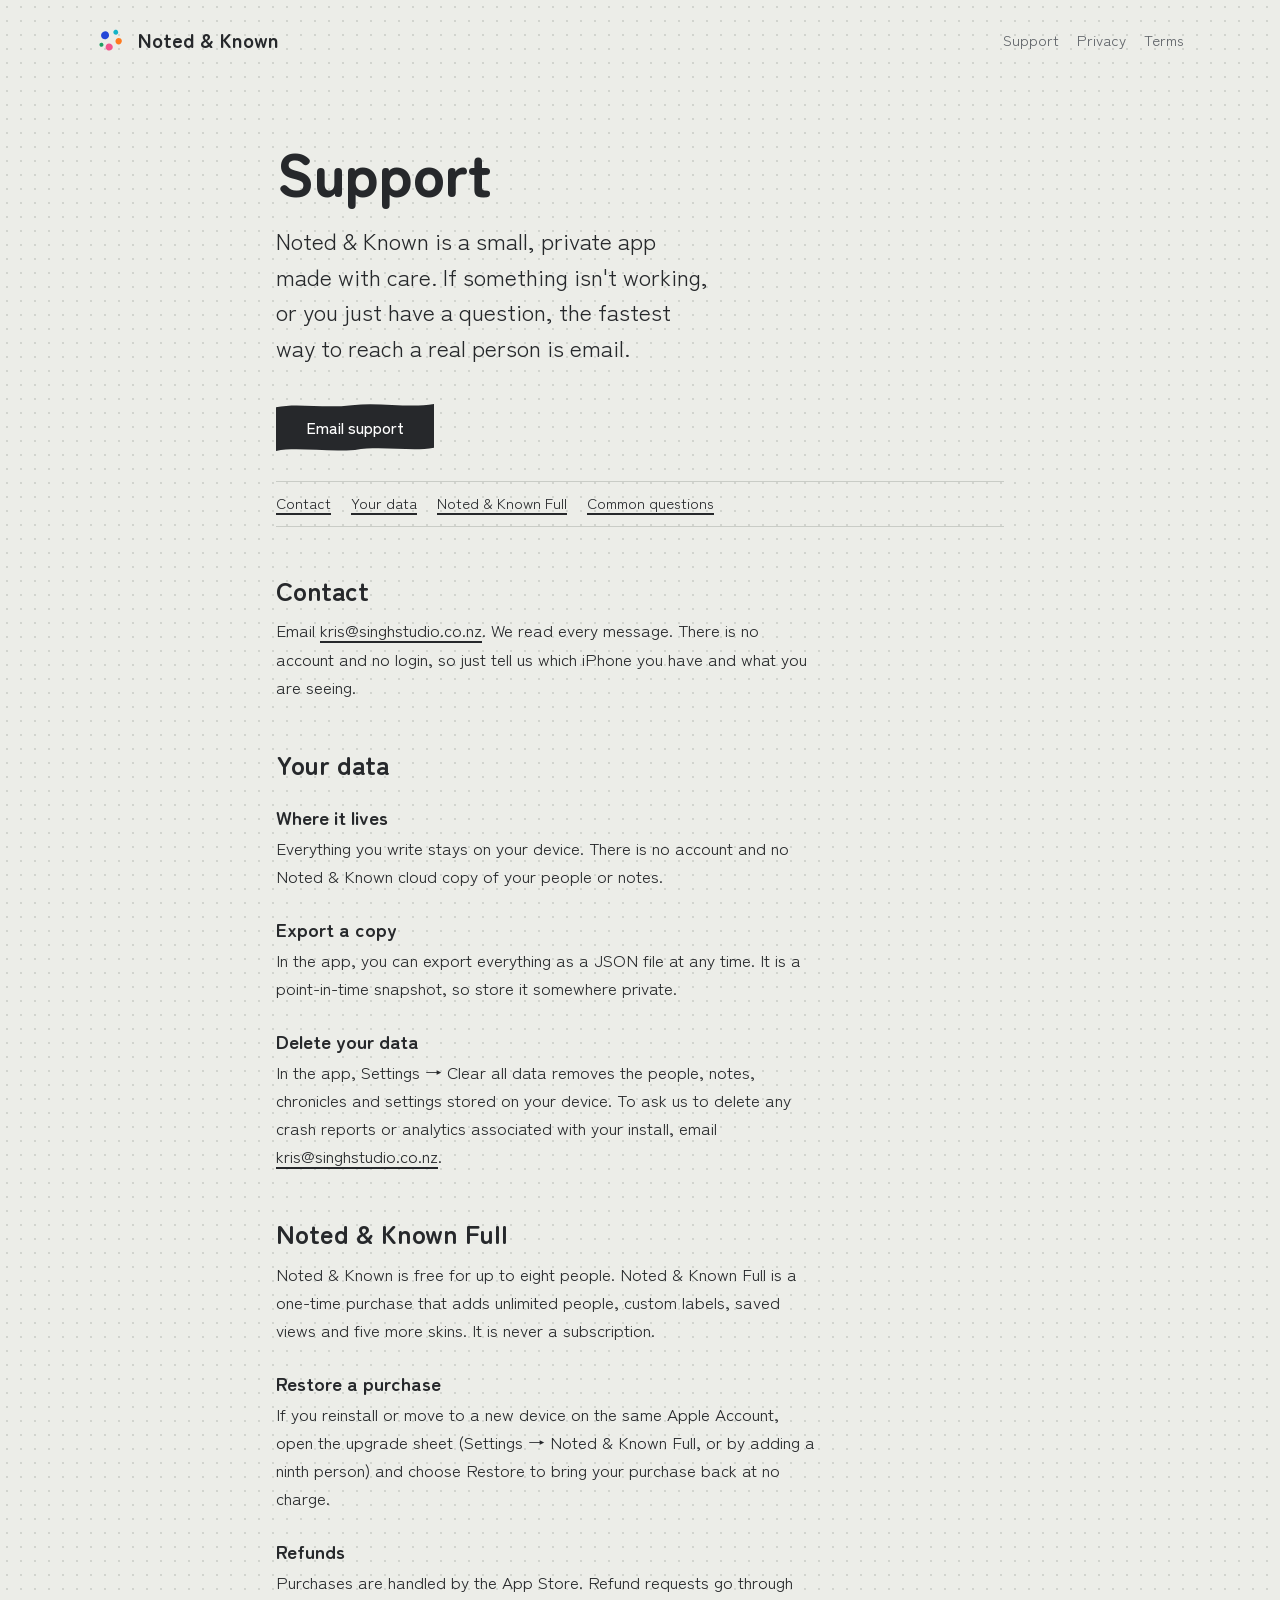
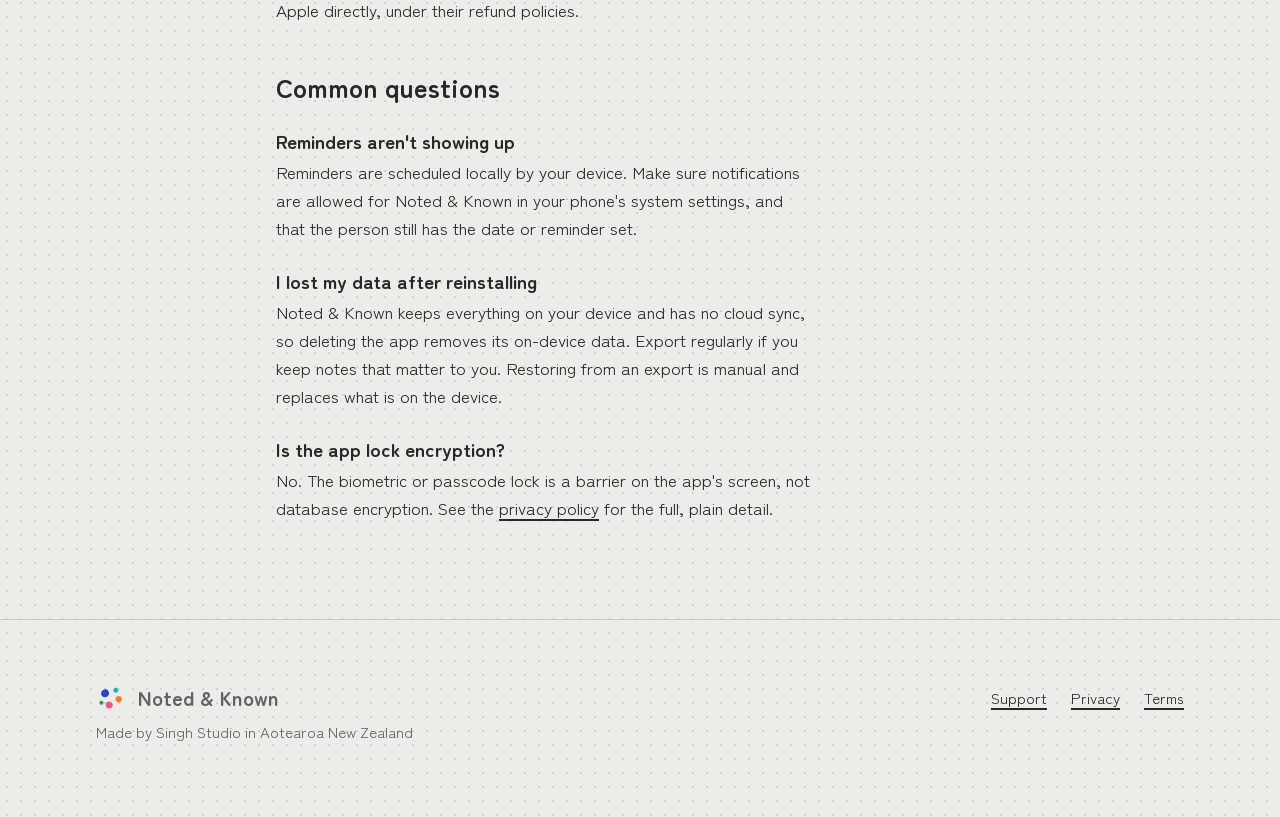
==== support.html @ 76da11a2 "Publish the Noted & Known website Rebuilt in the app's new design, with the new name, screens and po" ====
<!doctype html>
<html lang="en-NZ">
<head>
  <meta charset="utf-8">
  <meta name="viewport" content="width=device-width, initial-scale=1">
  <title>Support | Noted &amp; Known</title>
  <meta name="description" content="Help with Noted &amp; Known: contact, your data, Noted &amp; Known Full and common questions.">
  <link rel="canonical" href="https://notedandknown.app/support.html">
  <meta property="og:type" content="website">
  <meta property="og:site_name" content="Noted &amp; Known">
  <meta property="og:title" content="Support | Noted &amp; Known">
  <meta property="og:description" content="Help with Noted &amp; Known: contact, your data, Noted &amp; Known Full and common questions.">
  <meta property="og:url" content="https://notedandknown.app/support.html">
  <meta property="og:image" content="https://notedandknown.app/assets/og-image.png">
  <meta property="og:image:width" content="1200">
  <meta property="og:image:height" content="630">
  <meta property="og:image:alt" content="The Noted and Known logo and a phone showing the Home screen.">
  <meta name="theme-color" content="#ECEDE8">
  <link rel="icon" type="image/png" href="assets/favicon.png">
  <link rel="apple-touch-icon" href="assets/apple-touch-icon.png">
  <link rel="stylesheet" href="styles.css">
  <script>document.documentElement.className += ' js';</script>
</head>
<body>
<a class="skip" href="#main">Skip to the content</a>
<header class="top">
  <div class="in">
    <a class="brand" href="./"><img src="assets/cut/logo.svg" alt="" width="30" height="30">Noted &amp; Known</a>
    <nav aria-label="Main">
      <a href="support.html">Support</a>
      <a href="docs/privacy.html">Privacy</a>
      <a href="docs/terms.html">Terms</a>
    </nav>
  </div>
</header>
<main id="main" class="doc">
  <div class="in">
    <h1>Support</h1>
    <p class="lede">Noted &amp; Known is a small, private app made with care. If something isn't working, or you just have a question, the fastest way to reach a real person is email.</p>
    <p><a class="btn" href="mailto:kris@singhstudio.co.nz">Email support</a></p>
    <ul class="toc">
      <li><a href="#contact">Contact</a></li>
      <li><a href="#data">Your data</a></li>
      <li><a href="#full">Noted &amp; Known Full</a></li>
      <li><a href="#questions">Common questions</a></li>
    </ul>

    <h2 id="contact">Contact</h2>
    <p>Email <a href="mailto:kris@singhstudio.co.nz">kris@singhstudio.co.nz</a>. We read every message. There is no account and no login, so just tell us which iPhone you have and what you are seeing.</p>

    <h2 id="data">Your data</h2>
    <h3>Where it lives</h3>
    <p>Everything you write stays on your device. There is no account and no Noted &amp; Known cloud copy of your people or notes.</p>
    <h3>Export a copy</h3>
    <p>In the app, you can export everything as a JSON file at any time. It is a point-in-time snapshot, so store it somewhere private.</p>
    <h3>Delete your data</h3>
    <p>In the app, Settings &rarr; Clear all data removes the people, notes, chronicles and settings stored on your device. To ask us to delete any crash reports or analytics associated with your install, email <a href="mailto:kris@singhstudio.co.nz">kris@singhstudio.co.nz</a>.</p>

    <h2 id="full">Noted &amp; Known Full</h2>
    <p>Noted &amp; Known is free for up to eight people. Noted &amp; Known Full is a one-time purchase that adds unlimited people, custom labels, saved views and five more skins. It is never a subscription.</p>
    <h3>Restore a purchase</h3>
    <p>If you reinstall or move to a new device on the same Apple Account, open the upgrade sheet (Settings &rarr; Noted &amp; Known Full, or by adding a ninth person) and choose Restore to bring your purchase back at no charge.</p>
    <h3>Refunds</h3>
    <p>Purchases are handled by the App Store. Refund requests go through Apple directly, under their refund policies.</p>

    <h2 id="questions">Common questions</h2>
    <h3>Reminders aren't showing up</h3>
    <p>Reminders are scheduled locally by your device. Make sure notifications are allowed for Noted &amp; Known in your phone's system settings, and that the person still has the date or reminder set.</p>
    <h3>I lost my data after reinstalling</h3>
    <p>Noted &amp; Known keeps everything on your device and has no cloud sync, so deleting the app removes its on-device data. Export regularly if you keep notes that matter to you. Restoring from an export is manual and replaces what is on the device.</p>
    <h3>Is the app lock encryption?</h3>
    <p>No. The biometric or passcode lock is a barrier on the app's screen, not database encryption. See the <a href="docs/privacy.html">privacy policy</a> for the full, plain detail.</p>

  </div>
</main>
<footer class="foot">
  <div class="in">
    <div>
      <p><a class="brand" href="./"><img src="assets/cut/logo.svg" alt="" width="30" height="30">Noted &amp; Known</a></p>
      <p>Made by Singh Studio in Aotearoa New Zealand</p>
    </div>
    <nav aria-label="Footer">
      <a href="support.html">Support</a>
      <a href="docs/privacy.html">Privacy</a>
      <a href="docs/terms.html">Terms</a>
    </nav>
  </div>
</footer>
<script src="script.js" defer></script>
</body>
</html>
---- styles.css ----
/* Noted & Known site. Colours are the Graph Paper skin from the app (src/styles/theme.ts).
   Highlight means look here. Ink fill means pressable. The five kind colours are used
   only for the five kinds of note and the logo. No gradients, no shadows. */

@font-face { font-family: "Zen Maru Gothic"; font-weight: 700; font-display: swap; src: url("assets/fonts/ZenMaruGothic-Bold.woff2") format("woff2"); }
@font-face { font-family: "Zen Maru Gothic"; font-weight: 900; font-display: swap; src: url("assets/fonts/ZenMaruGothic-Black.woff2") format("woff2"); }
@font-face { font-family: "Zen Kaku Gothic New"; font-weight: 400; font-display: swap; src: url("assets/fonts/ZenKakuGothicNew-Regular.woff2") format("woff2"); }
@font-face { font-family: "Zen Kaku Gothic New"; font-weight: 500; font-display: swap; src: url("assets/fonts/ZenKakuGothicNew-Medium.woff2") format("woff2"); }

:root {
  --bg: #ECEDE8;
  --paper: #FFFFFF;
  --ink: #26282B;
  --mid: #5F6368;
  --rule: #C9CCC6;
  --hi: #FFC91F;
  --obs: #2447D8;
  --int: #12B3C7;
  --gift: #F2558C;
  --mom: #FF7A1F;
  --sup: #1E9E62;
  --display: "Zen Maru Gothic", "Hiragino Maru Gothic ProN", system-ui, sans-serif;
  --text: "Zen Kaku Gothic New", "Hiragino Sans", system-ui, -apple-system, "Segoe UI", sans-serif;
  --gutter: 16px;
}

* { box-sizing: border-box; }
html { scroll-behavior: smooth; -webkit-text-size-adjust: 100%; }
body {
  margin: 0;
  background-color: var(--bg);
  background-image: radial-gradient(circle, rgba(201, 204, 198, 0.75) 1px, transparent 1.4px);
  background-size: 14px 14px;
  color: var(--ink);
  font-family: var(--text);
  font-size: 17px;
  line-height: 1.65;
  overflow-x: hidden;
}
img { max-width: 100%; height: auto; display: block; }
a { color: inherit; text-decoration-thickness: 2px; text-underline-offset: 4px; }
a:hover { text-decoration-color: var(--hi); }
:focus-visible { outline: 3px solid var(--ink); outline-offset: 3px; }
.skip { position: absolute; left: var(--gutter); top: -60px; background: var(--ink); color: #fff; padding: 10px 16px; z-index: 10; }
.skip:focus { top: 8px; }

.in { max-width: 1120px; margin-inline: auto; padding-inline: max(var(--gutter), env(safe-area-inset-left)) max(var(--gutter), env(safe-area-inset-right)); }
section { padding-block: 72px; }
section + section { border-top: 1px solid var(--rule); }

h1, h2, h3 { font-family: var(--display); font-weight: 700; line-height: 1.15; margin: 0; }
h1 { font-size: clamp(44px, 9vw, 84px); font-weight: 900; }
h2 { font-size: clamp(30px, 5vw, 46px); max-width: 18ch; }
h3 { font-size: 21px; }
p { margin: 0 0 1em; max-width: 60ch; }
.eyebrow { font-size: 14px; font-weight: 500; color: var(--mid); margin: 0 0 14px; }
.lede { font-size: clamp(19px, 2.6vw, 23px); line-height: 1.55; max-width: 36ch; }

/* highlight strip: cut paper behind a short phrase. It wipes in at 8 frames a second. */
.hl { position: relative; z-index: 0; display: inline-block; padding: 0 0.2em; margin: 0 -0.2em; }
.hl::before { content: ""; position: absolute; inset: 0.06em 0 -0.02em; z-index: -1; background: url("assets/cut/strip.svg") 0 0 / 100% 100% no-repeat; }
.js .hl::before { clip-path: inset(0 100% 0 0); }
.js .hl.is-in::before { animation: wipe 1s steps(8, end) forwards; }
@keyframes wipe { to { clip-path: inset(0 0 0 0); } }

/* ink fill = pressable */
.btn { position: relative; z-index: 0; display: inline-flex; align-items: center; justify-content: center; min-height: 52px; padding: 0 30px; color: #fff; font: 500 16px/1 var(--text); text-decoration: none; }
.btn::before { content: ""; position: absolute; inset: 0; z-index: -1; background: url("assets/cut/ink.svg") 0 0 / 100% 100% no-repeat; }

/* header */
.top { padding-block: 18px; }
.top .in { display: flex; align-items: center; justify-content: space-between; gap: 12px; flex-wrap: wrap; }
.brand { display: inline-flex; align-items: center; gap: 12px; font: 700 20px/1 var(--display); text-decoration: none; min-height: 44px; }
.brand img { width: 30px; height: 30px; }
.top nav { display: flex; gap: 4px 18px; flex-wrap: wrap; font-size: 15px; }
.top nav a { display: inline-flex; align-items: center; min-height: 44px; color: var(--mid); text-decoration: none; }
.top nav a:hover { color: var(--ink); text-decoration: underline; text-decoration-color: var(--hi); }
@media (max-width: 560px) { .top nav a:nth-child(n+3) { display: none; } }

/* phone frame: the screen shown whole, at real proportions */
.phone { margin: 0; width: 100%; max-width: 300px; border: 2px solid var(--ink); border-radius: 14% / 6.5%; overflow: hidden; background: var(--bg); }
.phone img { width: 100%; }

/* hero */
.hero { padding-block: 40px 80px; }
.hero .in { display: grid; gap: 40px; align-items: center; }
.hero .mark { width: 96px; height: 96px; margin-bottom: 20px; }
.hero h1 { margin-bottom: 24px; }
.hero .phone { justify-self: center; }
.store { margin: 28px 0 0; font-weight: 500; }
.store::before { content: ""; display: inline-block; width: 12px; height: 12px; margin-right: 10px; background: var(--hi); border-radius: 40% 60% 50% 50%; }
.hero-note { font-size: 15px; color: var(--mid); margin-top: 8px; }
@media (min-width: 860px) { .hero .in { grid-template-columns: 1.15fr 0.85fr; gap: 64px; } .hero .phone { max-width: 330px; } }
.js .mark { animation: recut 1s step-end 3; }
@keyframes recut {
  0% { transform: rotate(0) translate(0, 0); } 12.5% { transform: rotate(-4deg) translate(1px, -1px); }
  25% { transform: rotate(3deg) translate(-1px, 1px); } 37.5% { transform: rotate(-2deg) translate(1px, 1px); }
  50% { transform: rotate(5deg) translate(0, -1px); } 62.5% { transform: rotate(-3deg) translate(-1px, 0); }
  75% { transform: rotate(2deg) translate(1px, 1px); } 87.5% { transform: rotate(-1deg) translate(0, 1px); }
}

/* why */
.why .in { display: grid; gap: 40px; }
@media (min-width: 860px) { .why .in { grid-template-columns: 1fr 1fr; gap: 64px; } }
.slips { list-style: none; margin: 0; padding: 0; }
.slips li { display: grid; grid-template-columns: 22px 1fr; gap: 14px; padding: 18px 0; border-bottom: 1px solid var(--rule); }
.slips li:first-child { border-top: 1px solid var(--rule); }
.slips svg { width: 22px; height: 22px; margin-top: 6px; }
.slips strong { display: block; font: 700 19px/1.3 var(--display); }
.slips span { color: var(--mid); }

/* five kinds */
.kinds ul { list-style: none; margin: 40px 0 0; padding: 0; display: grid; gap: 18px; grid-template-columns: 1fr; }
@media (min-width: 640px) { .kinds ul { grid-template-columns: repeat(2, 1fr); } }
@media (min-width: 1000px) { .kinds ul { grid-template-columns: repeat(5, 1fr); gap: 14px; } }
.kind { transform: rotate(var(--r, 0deg)); position: relative; z-index: 0; padding: 34px 24px 30px; color: var(--on); display: flex; flex-direction: column; gap: 10px; min-height: 240px; }
.kind > svg { position: absolute; inset: 0; width: 100%; height: 100%; z-index: -1; }
.kind > svg path { fill: var(--k); }
.kind b { font: 700 22px/1.2 var(--display); }
.kind small { font-size: 14px; line-height: 1.4; font-weight: 500; }
.kind q { quotes: "\201C" "\201D"; font-size: 16px; line-height: 1.5; margin-top: auto; }
.js .kind { opacity: 0; }
.js .kind.is-in { animation: place 0.5s steps(4, end) forwards; animation-delay: calc(var(--i) * 125ms); }
@keyframes place { from { opacity: 0; transform: rotate(-4deg) translateY(8px); } to { opacity: 1; transform: rotate(var(--r, 0deg)); } }

/* how it works */
.how ol { list-style: none; margin: 48px 0 0; padding: 0; display: grid; gap: 40px 20px; grid-template-columns: repeat(2, 1fr); }
@media (min-width: 900px) { .how ol { grid-template-columns: repeat(4, 1fr); gap: 32px; } }
.how li { display: flex; flex-direction: column; gap: 16px; }
.how .phone { max-width: 260px; }
.how h3 { font-size: 19px; }
.how p { font-size: 15px; color: var(--mid); margin: 6px 0 0; }
.num { font: 500 14px/1 var(--text); color: var(--mid); }
@media (max-width: 420px) { .how .phone { max-width: none; } .how h3 { font-size: 17px; } }

/* skins */
.skins ul { list-style: none; margin: 44px 0 0; padding: 0; display: grid; gap: 28px 14px; grid-template-columns: repeat(3, 1fr); }
@media (min-width: 900px) { .skins ul { grid-template-columns: repeat(6, 1fr); } }
.skins figure { margin: 0; }
.skins .phone { max-width: none; }
.skins figcaption { margin-top: 12px; font-weight: 500; font-size: 15px; line-height: 1.35; }
.skins figcaption span { display: block; font-weight: 400; font-size: 13px; color: var(--mid); }

/* privacy */
.privacy .in { display: grid; gap: 48px; }
@media (min-width: 900px) { .privacy .in { grid-template-columns: 1.3fr 0.7fr; gap: 72px; align-items: start; } }
.privacy ul { list-style: none; padding: 0; margin: 28px 0 0; }
.privacy li { padding: 14px 0; border-bottom: 1px solid var(--rule); max-width: 62ch; }
.privacy li:first-child { border-top: 1px solid var(--rule); }
.privacy h3 { font-size: 21px; margin-top: 44px; }
.privacy .phone { max-width: 300px; }
@media (min-width: 900px) { .privacy .phone { position: sticky; top: 24px; } }

/* price */
.price .cols { display: grid; gap: 22px; margin-top: 40px; }
@media (min-width: 760px) { .price .cols { grid-template-columns: 1fr 1fr; } }
.tier { background: var(--paper); border: 2px solid var(--ink); border-radius: 10px 4px 12px 5px; padding: 28px 26px; }
.tier h3 { margin-bottom: 8px; }
.tier ul { margin: 14px 0 0; padding-left: 20px; }
.tier li { margin-bottom: 6px; }
.tier p:last-child { margin-bottom: 0; }

/* faq */
.faq details { border-bottom: 1px solid var(--rule); max-width: 760px; }
.faq details:first-of-type { border-top: 1px solid var(--rule); margin-top: 36px; }
.faq summary { cursor: pointer; list-style: none; min-height: 56px; display: flex; align-items: center; justify-content: space-between; gap: 16px; padding: 10px 0; font: 700 19px/1.3 var(--display); }
.faq summary::-webkit-details-marker { display: none; }
.faq summary::after { content: "+"; font: 500 26px/1 var(--text); flex: none; width: 28px; text-align: center; }
.faq details[open] summary::after { content: "\2212"; }
.faq details p { padding-bottom: 18px; margin: 0; max-width: 62ch; }

/* footer */
.foot { padding-block: 56px 72px; border-top: 1px solid var(--rule); font-size: 15px; }
.foot .in { display: flex; flex-wrap: wrap; gap: 24px 40px; align-items: flex-start; justify-content: space-between; }
.foot nav { display: flex; gap: 4px 24px; flex-wrap: wrap; }
.foot nav a { display: inline-flex; min-height: 44px; align-items: center; }
.foot p { margin: 0; color: var(--mid); }

/* document pages: support, privacy, terms */
.doc { padding-block: 56px 80px; }
.doc .in { max-width: 760px; }
.doc h1 { font-size: clamp(38px, 7vw, 60px); margin-bottom: 18px; }
.doc h2 { font-size: 26px; max-width: none; margin: 48px 0 12px; }
.doc h3 { font-size: 19px; margin: 28px 0 6px; }
.doc ul { padding-left: 22px; }
.doc li { margin-bottom: 6px; max-width: 60ch; }
.doc .updated { font-size: 14px; color: var(--mid); margin-bottom: 8px; }
.doc .toc { display: flex; flex-wrap: wrap; gap: 0 20px; margin: 28px 0 0; padding: 0; list-style: none; border-block: 1px solid var(--rule); }
.doc .toc a { display: inline-flex; min-height: 44px; align-items: center; font-size: 15px; }
.doc .toc li { margin: 0; }
.doc .btn { margin-top: 12px; }

html.static .hl::before { clip-path: none !important; animation: none !important; }
html.static .kind { opacity: 1 !important; animation: none !important; }
html.static .mark { animation: none; }

@media (prefers-reduced-motion: reduce) {
  html { scroll-behavior: auto; }
  .js .hl::before { clip-path: none; animation: none !important; }
  .js .kind { opacity: 1; animation: none !important; }
  .js .mark { animation: none; }
}

.doc section { padding-block: 0; border-top: 0; }
.doc section + section { border-top: 0; }
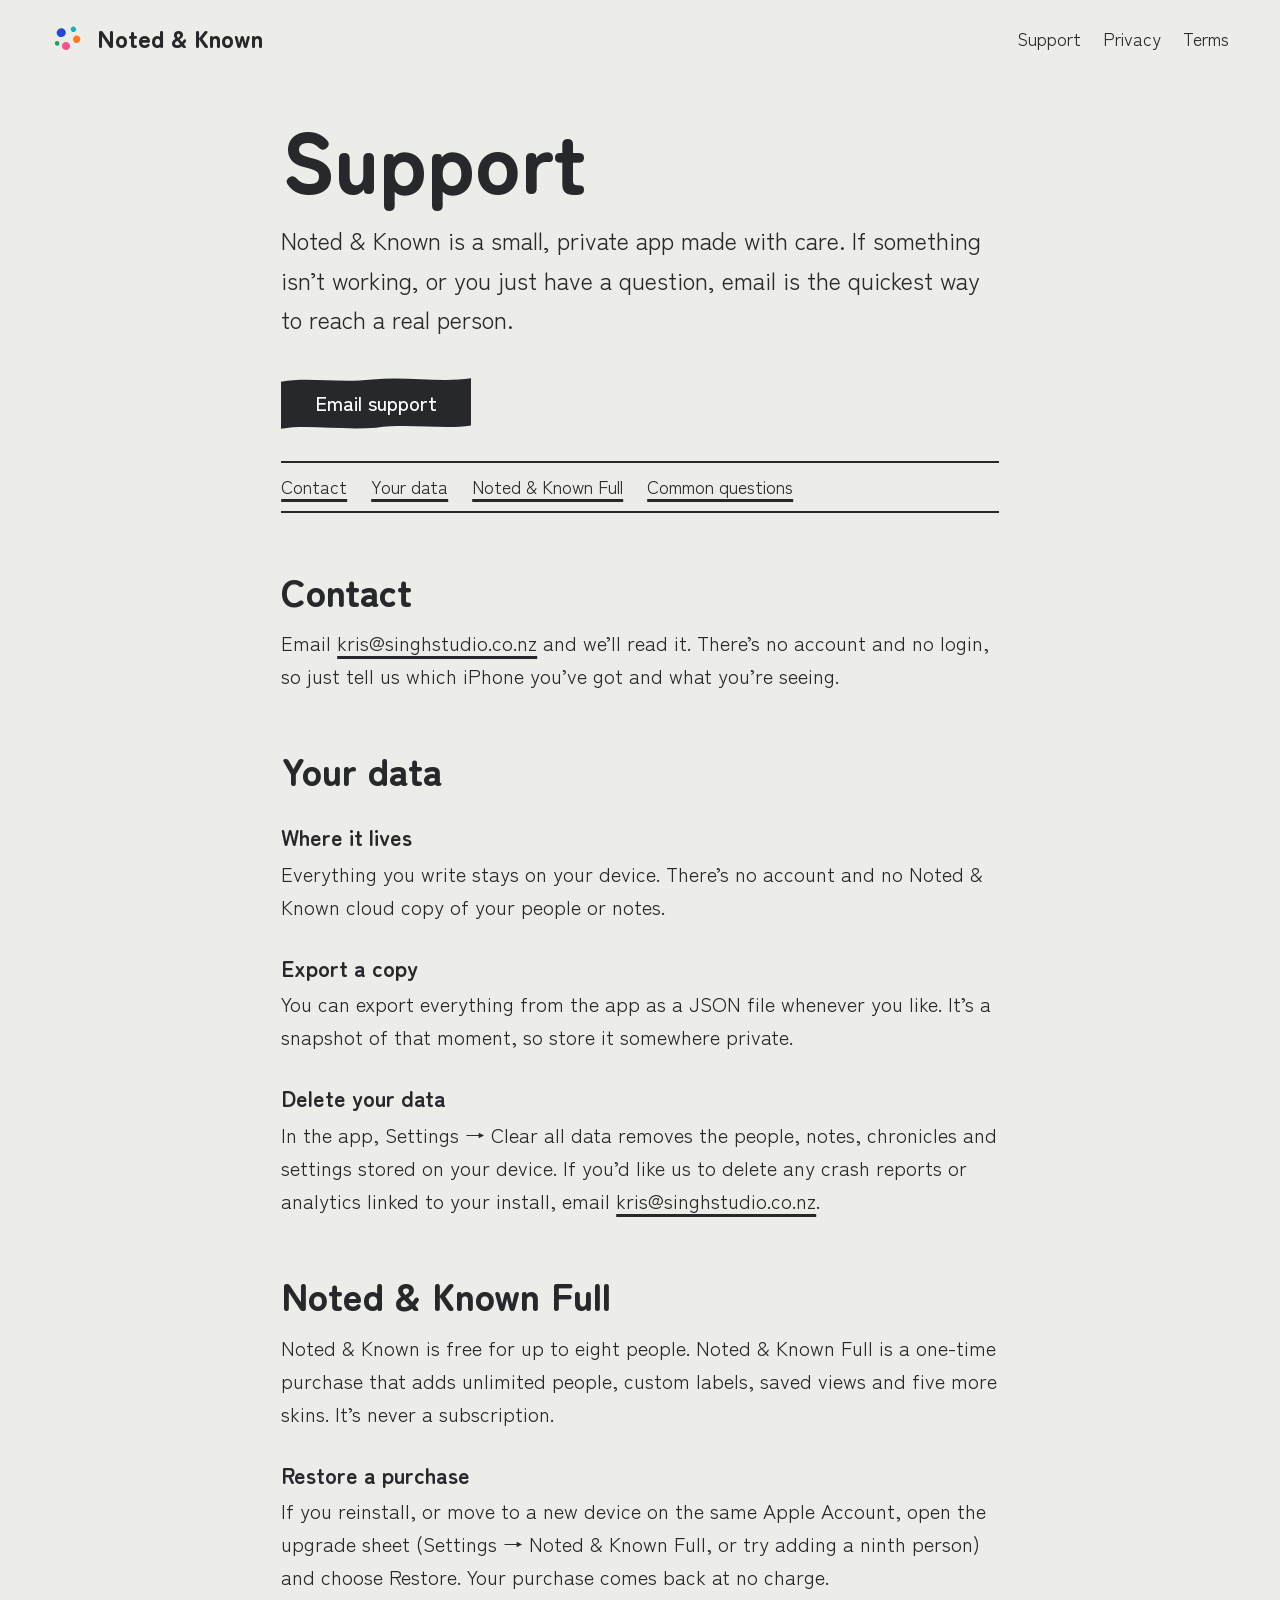
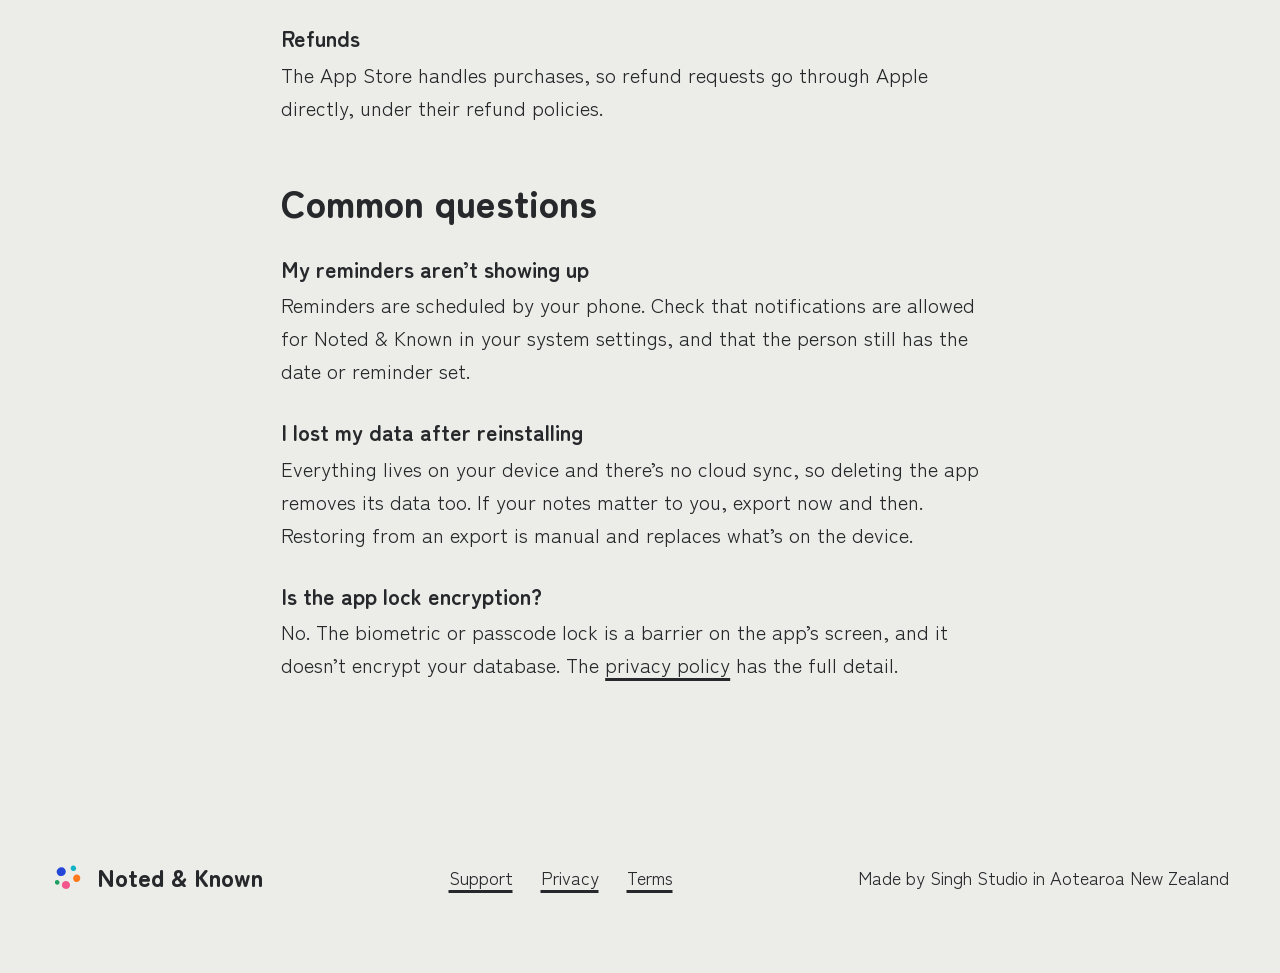
==== commit f68d926a: "Redesign the site with big colour, paper motion and warmer copy Co-Authored-By: Claude Opus 5.5 <nor" ====
--- a/support.html
+++ b/support.html
@@ -4,12 +4,12 @@
   <meta charset="utf-8">
   <meta name="viewport" content="width=device-width, initial-scale=1">
   <title>Support | Noted &amp; Known</title>
-  <meta name="description" content="Help with Noted &amp; Known: contact, your data, Noted &amp; Known Full and common questions.">
+  <meta name="description" content="Help with Noted &amp; Known: how to get in touch, what happens to your data, Noted &amp; Known Full and common questions.">
   <link rel="canonical" href="https://notedandknown.app/support.html">
   <meta property="og:type" content="website">
   <meta property="og:site_name" content="Noted &amp; Known">
   <meta property="og:title" content="Support | Noted &amp; Known">
-  <meta property="og:description" content="Help with Noted &amp; Known: contact, your data, Noted &amp; Known Full and common questions.">
+  <meta property="og:description" content="Help with Noted &amp; Known: how to get in touch, what happens to your data, Noted &amp; Known Full and common questions.">
   <meta property="og:url" content="https://notedandknown.app/support.html">
   <meta property="og:image" content="https://notedandknown.app/assets/og-image.png">
   <meta property="og:image:width" content="1200">
@@ -19,13 +19,12 @@
   <link rel="icon" type="image/png" href="assets/favicon.png">
   <link rel="apple-touch-icon" href="assets/apple-touch-icon.png">
   <link rel="stylesheet" href="styles.css">
-  <script>document.documentElement.className += ' js';</script>
 </head>
 <body>
 <a class="skip" href="#main">Skip to the content</a>
 <header class="top">
   <div class="in">
-    <a class="brand" href="./"><img src="assets/cut/logo.svg" alt="" width="30" height="30">Noted &amp; Known</a>
+    <a class="brand" href="./"><img src="assets/cut/logo.svg" alt="" width="34" height="34">Noted &amp; Known</a>
     <nav aria-label="Main">
       <a href="support.html">Support</a>
       <a href="docs/privacy.html">Privacy</a>
@@ -36,7 +35,7 @@
 <main id="main" class="doc">
   <div class="in">
     <h1>Support</h1>
-    <p class="lede">Noted &amp; Known is a small, private app made with care. If something isn't working, or you just have a question, the fastest way to reach a real person is email.</p>
+    <p class="lede">Noted &amp; Known is a small, private app made with care. If something isn’t working, or you just have a question, email is the quickest way to reach a real person.</p>
     <p><a class="btn" href="mailto:kris@singhstudio.co.nz">Email support</a></p>
     <ul class="toc">
       <li><a href="#contact">Contact</a></li>
@@ -46,46 +45,42 @@
     </ul>
 
     <h2 id="contact">Contact</h2>
-    <p>Email <a href="mailto:kris@singhstudio.co.nz">kris@singhstudio.co.nz</a>. We read every message. There is no account and no login, so just tell us which iPhone you have and what you are seeing.</p>
+    <p>Email <a href="mailto:kris@singhstudio.co.nz">kris@singhstudio.co.nz</a> and we’ll read it. There’s no account and no login, so just tell us which iPhone you’ve got and what you’re seeing.</p>
 
     <h2 id="data">Your data</h2>
     <h3>Where it lives</h3>
-    <p>Everything you write stays on your device. There is no account and no Noted &amp; Known cloud copy of your people or notes.</p>
+    <p>Everything you write stays on your device. There’s no account and no Noted &amp; Known cloud copy of your people or notes.</p>
     <h3>Export a copy</h3>
-    <p>In the app, you can export everything as a JSON file at any time. It is a point-in-time snapshot, so store it somewhere private.</p>
+    <p>You can export everything from the app as a JSON file whenever you like. It’s a snapshot of that moment, so store it somewhere private.</p>
     <h3>Delete your data</h3>
-    <p>In the app, Settings &rarr; Clear all data removes the people, notes, chronicles and settings stored on your device. To ask us to delete any crash reports or analytics associated with your install, email <a href="mailto:kris@singhstudio.co.nz">kris@singhstudio.co.nz</a>.</p>
+    <p>In the app, Settings &rarr; Clear all data removes the people, notes, chronicles and settings stored on your device. If you’d like us to delete any crash reports or analytics linked to your install, email <a href="mailto:kris@singhstudio.co.nz">kris@singhstudio.co.nz</a>.</p>
 
     <h2 id="full">Noted &amp; Known Full</h2>
-    <p>Noted &amp; Known is free for up to eight people. Noted &amp; Known Full is a one-time purchase that adds unlimited people, custom labels, saved views and five more skins. It is never a subscription.</p>
+    <p>Noted &amp; Known is free for up to eight people. Noted &amp; Known Full is a one-time purchase that adds unlimited people, custom labels, saved views and five more skins. It’s never a subscription.</p>
     <h3>Restore a purchase</h3>
-    <p>If you reinstall or move to a new device on the same Apple Account, open the upgrade sheet (Settings &rarr; Noted &amp; Known Full, or by adding a ninth person) and choose Restore to bring your purchase back at no charge.</p>
+    <p>If you reinstall, or move to a new device on the same Apple Account, open the upgrade sheet (Settings &rarr; Noted &amp; Known Full, or try adding a ninth person) and choose Restore. Your purchase comes back at no charge.</p>
     <h3>Refunds</h3>
-    <p>Purchases are handled by the App Store. Refund requests go through Apple directly, under their refund policies.</p>
+    <p>The App Store handles purchases, so refund requests go through Apple directly, under their refund policies.</p>
 
     <h2 id="questions">Common questions</h2>
-    <h3>Reminders aren't showing up</h3>
-    <p>Reminders are scheduled locally by your device. Make sure notifications are allowed for Noted &amp; Known in your phone's system settings, and that the person still has the date or reminder set.</p>
+    <h3>My reminders aren’t showing up</h3>
+    <p>Reminders are scheduled by your phone. Check that notifications are allowed for Noted &amp; Known in your system settings, and that the person still has the date or reminder set.</p>
     <h3>I lost my data after reinstalling</h3>
-    <p>Noted &amp; Known keeps everything on your device and has no cloud sync, so deleting the app removes its on-device data. Export regularly if you keep notes that matter to you. Restoring from an export is manual and replaces what is on the device.</p>
+    <p>Everything lives on your device and there’s no cloud sync, so deleting the app removes its data too. If your notes matter to you, export now and then. Restoring from an export is manual and replaces what’s on the device.</p>
     <h3>Is the app lock encryption?</h3>
-    <p>No. The biometric or passcode lock is a barrier on the app's screen, not database encryption. See the <a href="docs/privacy.html">privacy policy</a> for the full, plain detail.</p>
-
+    <p>No. The biometric or passcode lock is a barrier on the app’s screen, and it doesn’t encrypt your database. The <a href="docs/privacy.html">privacy policy</a> has the full detail.</p>
   </div>
 </main>
 <footer class="foot">
   <div class="in">
-    <div>
-      <p><a class="brand" href="./"><img src="assets/cut/logo.svg" alt="" width="30" height="30">Noted &amp; Known</a></p>
-      <p>Made by Singh Studio in Aotearoa New Zealand</p>
-    </div>
+    <p class="foot-brand"><a class="brand" href="./"><img src="assets/cut/logo.svg" alt="" width="34" height="34">Noted &amp; Known</a></p>
     <nav aria-label="Footer">
       <a href="support.html">Support</a>
       <a href="docs/privacy.html">Privacy</a>
       <a href="docs/terms.html">Terms</a>
     </nav>
+    <p class="made">Made by Singh Studio in Aotearoa New Zealand</p>
   </div>
 </footer>
-<script src="script.js" defer></script>
 </body>
 </html>
--- a/styles.css
+++ b/styles.css
@@ -1,6 +1,8 @@
-/* Noted & Known site. Colours are the Graph Paper skin from the app (src/styles/theme.ts).
-   Highlight means look here. Ink fill means pressable. The five kind colours are used
-   only for the five kinds of note and the logo. No gradients, no shadows. */
+/* Noted & Known site. Colours are the app's (src/styles/theme.ts, Graph Paper light).
+   Highlight yellow means look here. Ink is what you press. Each of the five kind colours is used
+   only for its own kind of note (and the logo's dots). No gradients, glass or shadows.
+   Stop motion (8 frames a second, no easing) is for arrivals. Anything you press or move between
+   (links, buttons, the FAQ) uses one smooth ease-in-out. */
 
 @font-face { font-family: "Zen Maru Gothic"; font-weight: 700; font-display: swap; src: url("assets/fonts/ZenMaruGothic-Bold.woff2") format("woff2"); }
 @font-face { font-family: "Zen Maru Gothic"; font-weight: 900; font-display: swap; src: url("assets/fonts/ZenMaruGothic-Black.woff2") format("woff2"); }
@@ -8,198 +10,323 @@
 @font-face { font-family: "Zen Kaku Gothic New"; font-weight: 500; font-display: swap; src: url("assets/fonts/ZenKakuGothicNew-Medium.woff2") format("woff2"); }
 
 :root {
-  --bg: #ECEDE8;
-  --paper: #FFFFFF;
+  --paper: #ECEDE8;
+  --white: #FFFFFF;
   --ink: #26282B;
+  --dk: #101318;
   --mid: #5F6368;
   --rule: #C9CCC6;
   --hi: #FFC91F;
-  --obs: #2447D8;
-  --int: #12B3C7;
-  --gift: #F2558C;
-  --mom: #FF7A1F;
-  --sup: #1E9E62;
   --display: "Zen Maru Gothic", "Hiragino Maru Gothic ProN", system-ui, sans-serif;
   --text: "Zen Kaku Gothic New", "Hiragino Sans", system-ui, -apple-system, "Segoe UI", sans-serif;
-  --gutter: 16px;
-}
-
+  --gutter: max(16px, env(safe-area-inset-left));
+  --smooth: 0.28s ease-in-out;
+}
+
+@supports (height: 1svh) { html { --svh: 1svh; } }
 * { box-sizing: border-box; }
-html { scroll-behavior: smooth; -webkit-text-size-adjust: 100%; }
+html { --svh: 1vh; scroll-behavior: smooth; -webkit-text-size-adjust: 100%; }
 body {
   margin: 0;
-  background-color: var(--bg);
-  background-image: radial-gradient(circle, rgba(201, 204, 198, 0.75) 1px, transparent 1.4px);
-  background-size: 14px 14px;
+  background-color: var(--paper);
   color: var(--ink);
   font-family: var(--text);
-  font-size: 17px;
-  line-height: 1.65;
+  font-size: 19px;
+  line-height: 1.6;
   overflow-x: hidden;
 }
 img { max-width: 100%; height: auto; display: block; }
-a { color: inherit; text-decoration-thickness: 2px; text-underline-offset: 4px; }
+a { color: inherit; text-decoration-thickness: 3px; text-underline-offset: 5px; text-decoration-color: currentColor; transition: text-decoration-color var(--smooth), color var(--smooth); }
 a:hover { text-decoration-color: var(--hi); }
-:focus-visible { outline: 3px solid var(--ink); outline-offset: 3px; }
-.skip { position: absolute; left: var(--gutter); top: -60px; background: var(--ink); color: #fff; padding: 10px 16px; z-index: 10; }
+:focus-visible { outline: 4px solid currentColor; outline-offset: 4px; }
+.skip { position: absolute; left: 16px; top: -80px; background: var(--dk); color: #fff; padding: 12px 18px; z-index: 50; }
 .skip:focus { top: 8px; }
-
-.in { max-width: 1120px; margin-inline: auto; padding-inline: max(var(--gutter), env(safe-area-inset-left)) max(var(--gutter), env(safe-area-inset-right)); }
-section { padding-block: 72px; }
-section + section { border-top: 1px solid var(--rule); }
-
-h1, h2, h3 { font-family: var(--display); font-weight: 700; line-height: 1.15; margin: 0; }
-h1 { font-size: clamp(44px, 9vw, 84px); font-weight: 900; }
-h2 { font-size: clamp(30px, 5vw, 46px); max-width: 18ch; }
-h3 { font-size: 21px; }
-p { margin: 0 0 1em; max-width: 60ch; }
-.eyebrow { font-size: 14px; font-weight: 500; color: var(--mid); margin: 0 0 14px; }
-.lede { font-size: clamp(19px, 2.6vw, 23px); line-height: 1.55; max-width: 36ch; }
-
-/* highlight strip: cut paper behind a short phrase. It wipes in at 8 frames a second. */
-.hl { position: relative; z-index: 0; display: inline-block; padding: 0 0.2em; margin: 0 -0.2em; }
-.hl::before { content: ""; position: absolute; inset: 0.06em 0 -0.02em; z-index: -1; background: url("assets/cut/strip.svg") 0 0 / 100% 100% no-repeat; }
-.js .hl::before { clip-path: inset(0 100% 0 0); }
-.js .hl.is-in::before { animation: wipe 1s steps(8, end) forwards; }
-@keyframes wipe { to { clip-path: inset(0 0 0 0); } }
-
-/* ink fill = pressable */
-.btn { position: relative; z-index: 0; display: inline-flex; align-items: center; justify-content: center; min-height: 52px; padding: 0 30px; color: #fff; font: 500 16px/1 var(--text); text-decoration: none; }
+h1, h2, h3, p, ul { margin-top: 0; }
+
+.in { max-width: 1440px; margin-inline: auto; padding-inline: max(16px, 4vw); }
+
+/* ---------- type ---------- */
+.d1, .d2, .d3, h3 { font-family: var(--display); margin-bottom: 0; }
+.d1 { font-weight: 900; font-size: clamp(56px, 13vw, 200px); line-height: 0.92; letter-spacing: -0.01em; }
+.d2 { font-weight: 900; font-size: clamp(40px, 8vw, 110px); line-height: 1; letter-spacing: -0.005em; }
+.d3 { font-weight: 700; font-size: clamp(28px, 3.6vw, 46px); line-height: 1.15; }
+.ln { white-space: nowrap; }
+.big { font-size: 19px; line-height: 1.55; max-width: 34em; margin: 0 0 1em; }
+@media (min-width: 900px) { body { font-size: 21px; } .big, .plain li, .limits li, .limits p, .faq details p, .kextra { font-size: 22px; } }
+.lede { font-size: clamp(22px, 2.3vw, 32px); line-height: 1.45; max-width: 26em; margin: 0 0 1em; }
+.fine { font-size: 20px; margin: 0; }
+
+/* ---------- sections, hand-cut edges ---------- */
+.sec { position: relative; z-index: 1; background: var(--c); color: var(--on); overflow-x: clip; }
+.paper { background-image: radial-gradient(circle, rgba(201, 204, 198, 0.75) 1px, transparent 1.4px); background-size: 14px 14px; }
+.edge { position: absolute; left: 0; top: 1px; width: 100%; height: clamp(22px, 3.2vw, 48px); transform: translateY(-100%); z-index: 5; pointer-events: none; fill: var(--c); display: block; }
+.edge .e1, .edge .e2 { opacity: 0; }
+.edge .e3 { opacity: 1; }
+.sec > .in, .sec > .tiles { position: relative; z-index: 2; }
+
+/* ---------- stop motion: 8 frames a second, steps(1) on every keyframe, no easing ---------- */
+.pop { transform: rotate(var(--tilt, 0deg)); }
+.js .pop { opacity: 0; }
+.js .is-in .pop, .js .is-in.pop { animation: pop 0.5s steps(1, end) var(--d, 0s) both; }
+@keyframes pop {
+  0% { opacity: 0; transform: translate(var(--dx, 0px), var(--dy, 28px)) rotate(calc(var(--tilt, 0deg) - 8deg)); }
+  25% { opacity: 1; transform: translate(calc(var(--dx, 0px) * 0.55), calc(var(--dy, 28px) * 0.55)) rotate(calc(var(--tilt, 0deg) + 4deg)); }
+  50% { opacity: 1; transform: translate(calc(var(--dx, 0px) * 0.2), calc(var(--dy, 28px) * 0.2)) rotate(calc(var(--tilt, 0deg) - 2.5deg)); }
+  75% { opacity: 1; transform: rotate(calc(var(--tilt, 0deg) + 1.2deg)); }
+  100% { opacity: 1; transform: rotate(var(--tilt, 0deg)); }
+}
+.w { display: inline-block; }
+.js .w { opacity: 0; }
+.js .is-in .w { animation: chunk 0.25s steps(1, end) calc(var(--n, 0) * 125ms + var(--wd, 0s)) both; }
+@keyframes chunk {
+  0% { opacity: 0; transform: translateY(0.2em) rotate(-4deg); }
+  50% { opacity: 1; transform: translateY(0.06em) rotate(1.5deg); }
+  100% { opacity: 1; transform: none; }
+}
+.js .is-in .edge .e1 { animation: ea 0.375s steps(1, end) both; }
+.js .is-in .edge .e2 { animation: eb 0.375s steps(1, end) both; }
+.js .is-in .edge .e3 { animation: ec 0.375s steps(1, end) both; }
+@keyframes ea { 0% { opacity: 1; } 34% { opacity: 0; } 100% { opacity: 0; } }
+@keyframes eb { 0% { opacity: 0; } 34% { opacity: 1; } 67% { opacity: 0; } 100% { opacity: 0; } }
+@keyframes ec { 0% { opacity: 0; } 67% { opacity: 1; } 100% { opacity: 1; } }
+
+
+/* the logo's dots drop in one after another */
+.js .mark path { opacity: 0; }
+.js .is-in .mark path { animation: dot 0.5s steps(1, end) calc(var(--i, 0) * 125ms) both; }
+.mark g:nth-child(2) path { --i: 1; } .mark g:nth-child(3) path { --i: 2; } .mark g:nth-child(4) path { --i: 3; } .mark g:nth-child(5) path { --i: 4; }
+@keyframes dot {
+  0% { opacity: 0; transform: translateY(-120px); }
+  25% { opacity: 1; transform: translateY(-60px); }
+  50% { transform: translateY(14px); }
+  75% { transform: translateY(-8px); }
+  100% { opacity: 1; transform: none; }
+}
+html.static .mark path { opacity: 1 !important; animation: none !important; }
+
+/* shapes: three hand-cuts, swapped frame by frame when they arrive */
+.shape { display: block; position: absolute; pointer-events: none; }
+.shape path { fill: var(--sf, #fff); }
+.shape .v1, .shape .v2 { opacity: 0; }
+.js .is-in .shape .v1 { animation: ea 0.375s steps(1, end) both; }
+.js .is-in .shape .v2 { animation: eb 0.375s steps(1, end) both; }
+.js .is-in .shape .v3 { animation: ec 0.375s steps(1, end) both; }
+
+/* ---------- phones: real screens at real proportions ---------- */
+.phone { margin: 0; position: relative; border: 3px solid var(--dk); background: var(--paper); overflow: hidden; }
+.phone img { width: 100%; height: auto; }
+.phone.full { aspect-ratio: 1179 / 2556; border-radius: 14% / 6.5%; }
+/* A cropped phone ends on a hand-cut edge, placed in the blank between two rows (--crop is the fraction of the screen shown). */
+.phone.crop {
+  aspect-ratio: calc(1179 / (2556 * var(--crop)));
+  border-bottom: 0;
+  border-radius: 14% 14% 0 0 / 6.5% 6.5% 0 0;
+  clip-path: polygon(0 0, 100% 0, 100% calc(100% - 7px), 80% calc(100% - 1px), 56% calc(100% - 8px), 30% calc(100% - 2px), 0 calc(100% - 7px));
+}
+
+/* ---------- header, footer ---------- */
+.top { padding-block: 14px; position: relative; z-index: 6; }
+.top .in { display: flex; align-items: center; justify-content: space-between; gap: 8px 24px; flex-wrap: wrap; }
+.brand { display: inline-flex; align-items: center; gap: 12px; font: 900 24px/1 var(--display); text-decoration: none; min-height: 48px; }
+.brand img { width: 34px; height: 34px; }
+.top nav { display: flex; gap: 0 22px; flex-wrap: wrap; font-size: 18px; }
+.top nav a { display: inline-flex; align-items: center; min-height: 48px; text-decoration: none; }
+.top nav a:hover { text-decoration: underline; text-decoration-color: var(--hi); text-decoration-thickness: 3px; text-underline-offset: 6px; }
+@media (max-width: 640px) { .top nav a:nth-child(n+4) { display: none; } }
+.foot { position: relative; background: var(--paper); padding-block: 56px 72px; font-size: 18px; }
+.foot .in { display: flex; flex-wrap: wrap; gap: 20px 48px; align-items: center; justify-content: space-between; }
+.foot p { margin: 0; }
+.foot nav { display: flex; gap: 0 28px; flex-wrap: wrap; }
+.foot nav a { display: inline-flex; min-height: 48px; align-items: center; }
+
+/* ---------- 1. hero ---------- */
+.hero { min-height: calc(var(--svh) * 100); padding-block: clamp(20px, 3vw, 40px) clamp(48px, 5vw, 72px); display: flex; align-items: center; }
+.hero-grid { display: grid; gap: clamp(32px, 5vw, 64px); align-items: center; width: 100%; }
+@media (min-width: 900px) { .hero-grid { grid-template-columns: minmax(0, 1.25fr) minmax(0, 0.75fr); } }
+.hero .mark { width: clamp(72px, 9vw, 130px); height: auto; margin-bottom: clamp(12px, 2vw, 24px); display: block; }
+.hero h1 { margin-bottom: clamp(20px, 3vw, 36px); }
+.store { margin: clamp(24px, 3vw, 40px) 0 14px; font: 900 clamp(26px, 3.4vw, 46px)/1.15 var(--display); display: inline-block; background: #fff; color: var(--dk); padding: 0.45em 0.8em; border-radius: 14px 5px 16px 6px; transform: rotate(-1.2deg); }
+.hero-art { position: relative; justify-self: center; width: min(76vw, calc(var(--svh) * 40), 400px); }
+@media (min-width: 900px) { .hero-art { width: min(36vw, calc(var(--svh) * 40), 470px); justify-self: center; } }
+.hero-phone { width: 100%; --dy: 70px; --d: 0.25s; }
+.hshape { z-index: 0; }
+.h1s { --sf: #fff; width: 135%; aspect-ratio: 1; left: -36%; top: 16%; --d: 0.1s; }
+.h2s { --sf: var(--dk); width: 52%; aspect-ratio: 1; right: -24%; top: -10%; --d: 0.4s; }
+.hero-phone { z-index: 1; }
+.slab { position: absolute; z-index: 2; left: -30%; bottom: 14%; background: #fff; color: var(--dk); padding: 0.4em 0.7em 0.5em; border-radius: 14px 5px 18px 6px; --d: 1.05s; --dy: -30px; }
+.slab b { display: block; font: 900 clamp(34px, 5vw, 70px)/1 var(--display); }
+.slab span { display: block; font-size: clamp(16px, 1.4vw, 19px); }
+.faceb { position: absolute; z-index: 2; right: -22%; bottom: 34%; width: 38%; aspect-ratio: 1; --d: 0.85s; --dx: 30px; --dy: 40px; }
+.faceb .shape { position: absolute; inset: 0; width: 100%; height: 100%; --sf: #fff; }
+.faceb b { position: absolute; inset: 0; display: flex; align-items: center; justify-content: center; font: 700 clamp(40px, 5vw, 76px)/1 var(--display); color: var(--ink); }
+@media (max-width: 899px) { .slab { left: -6%; } .faceb { right: -8%; } .h2s { right: -8%; } }
+
+/* ---------- 2. why ---------- */
+.why { padding-block: clamp(80px, 11vw, 170px); }
+.why-grid { display: grid; gap: clamp(32px, 6vw, 96px); align-items: center; }
+@media (min-width: 900px) { .why-grid { grid-template-columns: minmax(0, 1.3fr) minmax(0, 0.7fr); } }
+.why .d2 { margin-bottom: clamp(24px, 3vw, 44px); }
+.five { margin-top: clamp(28px, 4vw, 56px); font-weight: 500; }
+.dots { display: flex; gap: clamp(10px, 2vw, 22px); margin-top: 8px; }
+.dots i { position: relative; display: block; width: clamp(44px, 8vw, 96px); aspect-ratio: 1; }
+.dots .shape { position: absolute; inset: 0; width: 100%; height: 100%; --sf: var(--k); }
+.dots i:nth-child(1) .shape { transform: rotate(0deg); } .dots i:nth-child(2) .shape { transform: rotate(-8deg); } .dots i:nth-child(3) .shape { transform: rotate(6deg); }
+.dots i:nth-child(4) .shape { transform: rotate(-4deg); } .dots i:nth-child(5) .shape { transform: rotate(10deg); }
+.why-art { display: flex; justify-content: center; }
+.why-art .phone { width: min(88vw, 430px); --dy: 60px; }
+
+/* ---------- 3 to 7. the five kinds ---------- */
+.kind { min-height: calc(var(--svh) * 100); display: flex; align-items: center; padding-block: clamp(90px, 11vw, 170px); }
+.kgrid { display: grid; gap: clamp(32px, 5vw, 80px); align-items: center; width: 100%; position: relative; z-index: 2; }
+@media (min-width: 900px) {
+  .k--r .kgrid { grid-template-columns: minmax(0, 1.2fr) minmax(0, 0.8fr); }
+  .k--l .kgrid { grid-template-columns: minmax(0, 0.8fr) minmax(0, 1.2fr); }
+  .k--l .kphone { order: -1; }
+}
+.kicker { font: 500 clamp(20px, 2vw, 28px)/1.3 var(--text); margin: 0 0 0.3em; }
+.kname { font: 900 clamp(46px, 12vw, 176px)/0.95 var(--display); margin: 0 0 0.18em; letter-spacing: -0.01em; }
+@media (min-width: 900px) { .kname { font-size: clamp(76px, 8.6vw, 132px); } }
+.knote { margin: 0 0 0.6em; }
+.knote q { font: 700 clamp(26px, 4vw, 56px)/1.18 var(--display); quotes: "\201C" "\201D"; display: block; max-width: 20em; }
+.kextra { font-size: 19px; line-height: 1.5; max-width: 28em; margin: 0; }
+.kphone { display: flex; justify-content: center; }
+.stage { width: min(80vw, calc(var(--svh) * 38.5), 480px); aspect-ratio: 356 / 776; border: 3px solid var(--dk); border-radius: 14% / 6.4%; overflow: hidden; background: var(--c); }
+.stage svg { display: block; width: 100%; height: 100%; }
+.kshape { z-index: 0; --sf: var(--lt); width: clamp(320px, 52vw, 820px); aspect-ratio: 1; right: -12vw; bottom: -8%; }
+.k--l .kshape { right: auto; left: -14vw; top: -4%; bottom: auto; }
+.k--c .kgrid { text-align: center; justify-items: center; }
+.k--c .knote q, .k--c .kextra { margin-inline: auto; }
+.k--c .kshape { right: auto; left: 50%; margin-left: calc(clamp(320px, 52vw, 820px) / -2); bottom: -30%; }
+.k--c .kphone { margin-bottom: calc(-1 * clamp(110px, 13vw, 200px)); }
+.k--c { padding-bottom: clamp(60px, 8vw, 120px); }
+@media (max-width: 899px) { .kshape { right: -40vw; bottom: -4%; } .k--l .kshape { left: -40vw; top: auto; bottom: -4%; } }
+
+/* ---------- shared: two-column moments with a giant phone ---------- */
+.hd { margin-bottom: clamp(20px, 3vw, 40px); }
+.two { display: grid; gap: clamp(32px, 6vw, 96px); align-items: center; }
+.two .d1 { font-size: clamp(48px, 8.4vw, 124px); }
+@media (min-width: 900px) { .two { grid-template-columns: minmax(0, 1.1fr) minmax(0, 0.9fr); } .two-flip { grid-template-columns: minmax(0, 0.9fr) minmax(0, 1.1fr); } .two-flip .two-art { order: -1; } }
+@media (max-width: 899px) { .two-flip .two-art { order: 2; } }
+.two-art { display: flex; justify-content: center; position: relative; }
+/* --k is the width, in 1% of viewport height, that makes the visible part of that crop about 88% of the viewport on desktop */
+.giant { width: min(90vw, 460px); --dy: 70px; }
+@media (min-width: 900px) { .giant { width: min(calc(var(--svh) * var(--k, 50)), 42vw); } }
+
+/* ---------- 8. a person's page: ink ---------- */
+.person { padding-top: clamp(90px, 11vw, 170px); padding-bottom: clamp(64px, 8vw, 120px); }
+.pshape { z-index: 0; }
+.ps1 { --sf: #33373E; width: clamp(300px, 50vw, 760px); aspect-ratio: 1; right: -10vw; top: 10%; }
+.ps2 { --sf: #EDEEEA; width: clamp(60px, 9vw, 140px); aspect-ratio: 1; left: 6vw; bottom: 12%; --d: 0.4s; }
+.ps3 { --sf: #3A3D42; width: clamp(120px, 18vw, 280px); aspect-ratio: 1; left: -4vw; top: 6%; --d: 0.2s; }
+.person .in { position: relative; z-index: 2; }
+
+/* ---------- 9. your week (Home): paper, the phone holds the screen ---------- */
+.week { padding-block: clamp(90px, 11vw, 170px); }
+.wshape { --sf: #C9CCC6; width: clamp(300px, 48vw, 760px); aspect-ratio: 1; left: -8vw; top: 6%; z-index: 0; }
+
+/* ---------- 10. the Chronicle: white, with dated slips ---------- */
+.chron { padding-block: clamp(90px, 11vw, 170px); }
+.slip { position: absolute; z-index: 3; margin: 0; background: var(--paper); color: var(--dk); padding: 16px 22px 18px; border-radius: 6px 16px 8px 14px; display: grid; gap: 4px; width: max-content; max-width: 250px; }
+.slip i { position: absolute; top: -7px; right: 18px; width: 18px; height: 18px; background: #FF7A1F; border-radius: 3px 6px 3px 5px; }
+.slip span { font: 500 17px/1 var(--text); color: var(--mid); }
+.slip b { font: 700 21px/1.2 var(--display); }
+.s1 { left: -14%; top: 10%; --dx: -40px; --dy: 0px; } .s2 { left: -20%; top: 44%; --dx: -40px; --dy: 0px; } .s3 { left: -10%; top: 76%; --dx: -40px; --dy: 0px; }
+@media (max-width: 899px) { .s1 { left: -2%; } .s2 { left: -2%; } .s3 { left: -2%; } .slip b { font-size: 18px; } .slip { padding: 12px 16px 14px; max-width: 210px; } }
+
+/* ---------- 11. skins: six solid tiles, edge to edge ---------- */
+.skins { padding-top: clamp(90px, 11vw, 170px); padding-bottom: 0; }
+.skins-p { max-width: 32em; margin-bottom: clamp(32px, 5vw, 64px); }
+.tiles { list-style: none; margin: 0; padding: 0; display: grid; grid-template-columns: 1fr; position: relative; z-index: 2; }
+@media (min-width: 760px) { .tiles { grid-template-columns: 1fr 1fr; } }
+.tile { background: var(--hi); color: #26282B; overflow: hidden; display: flex; flex-direction: column; align-items: center; padding: clamp(40px, 5vw, 88px) 16px 0; }
+.tn { order: -1; margin: 0 0 clamp(24px, 3vw, 48px); text-align: center; }
+.tn b { display: block; font: 900 clamp(44px, 6.6vw, 108px)/1.2 var(--display); }
+.tn span { display: block; margin-top: 8px; font: 500 20px/1.2 var(--text); }
+.tile .phone { width: min(84vw, 380px); }
+@media (min-width: 760px) { .tile .phone { width: min(70%, 520px); } }
+.js .tile.cut { opacity: 0; }
+.js .tile.cut.is-in { animation: slideup 0.5s steps(1, end) both; }
+@keyframes slideup { 0% { opacity: 0; transform: translateY(90px); } 25% { opacity: 1; transform: translateY(56px); } 50% { opacity: 1; transform: translateY(26px); } 75% { opacity: 1; transform: translateY(8px); } 100% { opacity: 1; transform: none; } }
+.js .tile .phone { opacity: 0; }
+.js .tile.is-in .phone { animation: pop 0.5s steps(1, end) 0.25s both; }
+
+/* ---------- 12. privacy: ink ---------- */
+.privacy { padding-top: clamp(90px, 11vw, 170px); padding-bottom: clamp(80px, 9vw, 140px); }
+.prshape { --sf: #33373E; width: clamp(260px, 40vw, 620px); aspect-ratio: 1; right: -8vw; top: 4%; z-index: 0; }
+.privacy .d1 { max-width: 11em; }
+.lead { max-width: 34em; margin: clamp(24px, 3vw, 44px) 0 0; }
+.priv-cols { display: grid; gap: clamp(32px, 5vw, 80px); margin-top: clamp(32px, 4vw, 56px); }
+@media (min-width: 900px) { .priv-cols { grid-template-columns: minmax(0, 1fr) minmax(0, 1fr); align-items: start; } }
+.plain { list-style: none; margin: 0; padding: 0; max-width: 40em; }
+.plain li { padding: 18px 0; border-top: 2px solid currentColor; font-size: 19px; line-height: 1.5; }
+.plain li:last-child { border-bottom: 2px solid currentColor; }
+.limits { background: #fff; color: var(--dk); padding: clamp(26px, 3vw, 48px); border-radius: 8px 26px 6px 22px; }
+.limits h3 { font: 900 clamp(30px, 3.2vw, 46px)/1.1 var(--display); margin: 0 0 18px; }
+.limits ul { padding-left: 22px; margin: 0 0 18px; }
+.limits li { font-size: 19px; line-height: 1.5; margin-bottom: 12px; }
+.limits p { margin: 0; font-size: 19px; line-height: 1.5; }
+.pphone { width: min(78vw, 380px); margin: clamp(32px, 4vw, 64px) auto 0; }
+
+/* ---------- 13. price: two big slabs ---------- */
+.price { padding-block: clamp(90px, 11vw, 170px); }
+.slabs { display: grid; gap: clamp(20px, 3vw, 40px); margin-top: clamp(32px, 5vw, 64px); }
+@media (min-width: 800px) { .slabs { grid-template-columns: 1fr 1fr; } }
+.tier { padding: clamp(28px, 4vw, 72px); color: var(--dk); display: flex; flex-direction: column; gap: clamp(16px, 2vw, 28px); min-height: clamp(380px, calc(var(--svh) * 62), 760px); }
+.tier-label { font: 500 clamp(18px, 1.6vw, 22px)/1.2 var(--text); margin: 0; }
+.tier-h { font: 900 clamp(42px, 6.2vw, 96px)/1 var(--display); margin: 0; flex: 1; }
+.tier .big { margin: 0; }
+.tier-free { background: var(--paper); border-radius: 22px 6px 26px 8px; }
+.tier-full { background: var(--hi); border-radius: 8px 26px 6px 22px; }
+
+/* ---------- 14. questions ---------- */
+.faq { padding-block: clamp(90px, 11vw, 170px); }
+.faq-list { margin-top: clamp(32px, 5vw, 64px); max-width: 1040px; }
+.faq details { border-top: 2px solid var(--ink); }
+.faq details:last-child { border-bottom: 2px solid var(--ink); }
+.faq summary { cursor: pointer; list-style: none; min-height: 72px; display: flex; align-items: center; justify-content: space-between; gap: 20px; padding: 16px 0; font: 700 clamp(26px, 3.2vw, 44px)/1.2 var(--display); transition: padding var(--smooth); }
+.faq summary:hover { padding-left: 10px; }
+.faq summary::-webkit-details-marker { display: none; }
+.faq summary::after { content: "+"; font: 500 44px/1 var(--text); flex: none; width: 44px; text-align: center; transition: transform var(--smooth); }
+.faq details[open] summary::after { transform: rotate(45deg); }
+.faq details p { margin: 0; padding: 0 0 24px; font-size: 19px; line-height: 1.55; max-width: 38em; animation: unfold 0.3s ease-in-out; }
+@keyframes unfold { from { opacity: 0; transform: translateY(-8px); } to { opacity: 1; transform: none; } }
+
+/* ---------- 15. the ending ---------- */
+.end { padding-block: clamp(100px, 14vw, 220px) clamp(80px, 10vw, 150px); }
+.end-grid { position: relative; }
+.eshape { --sf: #fff; width: clamp(240px, 34vw, 560px); aspect-ratio: 1; right: -6vw; top: -30%; z-index: 0; }
+.end h2, .end p { position: relative; z-index: 1; }
+.end .d1 { margin-bottom: 0.2em; }
+
+/* ---------- document pages: support, privacy, terms ---------- */
+.doc { padding-block: 40px 96px; }
+.doc .in { max-width: 820px; }
+.doc h1 { font: 900 clamp(44px, 8vw, 84px)/1 var(--display); margin-bottom: 20px; }
+.doc h2 { font: 900 clamp(28px, 3.4vw, 38px)/1.15 var(--display); margin: 56px 0 14px; }
+.doc h3 { font: 700 22px/1.3 var(--display); margin: 30px 0 6px; }
+.doc p, .doc li { font-size: 20px; line-height: 1.65; max-width: 38em; }
+.doc ul { padding-left: 24px; }
+.doc li { margin-bottom: 6px; }
+.doc .updated { font-size: 17px; color: var(--mid); margin-bottom: 10px; }
+.doc .lede { font-size: 24px; }
+.doc .toc { display: flex; flex-wrap: wrap; gap: 0 24px; margin: 30px 0 0; padding: 0; list-style: none; border-block: 2px solid var(--ink); }
+.doc .toc a { display: inline-flex; min-height: 48px; align-items: center; font-size: 18px; }
+.doc .toc li { margin: 0; }
+.doc section { padding: 0; }
+.btn { position: relative; z-index: 0; display: inline-flex; align-items: center; justify-content: center; min-height: 56px; padding: 0 34px; color: #fff; font: 500 20px/1 var(--text); text-decoration: none; transition: transform var(--smooth); }
 .btn::before { content: ""; position: absolute; inset: 0; z-index: -1; background: url("assets/cut/ink.svg") 0 0 / 100% 100% no-repeat; }
-
-/* header */
-.top { padding-block: 18px; }
-.top .in { display: flex; align-items: center; justify-content: space-between; gap: 12px; flex-wrap: wrap; }
-.brand { display: inline-flex; align-items: center; gap: 12px; font: 700 20px/1 var(--display); text-decoration: none; min-height: 44px; }
-.brand img { width: 30px; height: 30px; }
-.top nav { display: flex; gap: 4px 18px; flex-wrap: wrap; font-size: 15px; }
-.top nav a { display: inline-flex; align-items: center; min-height: 44px; color: var(--mid); text-decoration: none; }
-.top nav a:hover { color: var(--ink); text-decoration: underline; text-decoration-color: var(--hi); }
-@media (max-width: 560px) { .top nav a:nth-child(n+3) { display: none; } }
-
-/* phone frame: the screen shown whole, at real proportions */
-.phone { margin: 0; width: 100%; max-width: 300px; border: 2px solid var(--ink); border-radius: 14% / 6.5%; overflow: hidden; background: var(--bg); }
-.phone img { width: 100%; }
-
-/* hero */
-.hero { padding-block: 40px 80px; }
-.hero .in { display: grid; gap: 40px; align-items: center; }
-.hero .mark { width: 96px; height: 96px; margin-bottom: 20px; }
-.hero h1 { margin-bottom: 24px; }
-.hero .phone { justify-self: center; }
-.store { margin: 28px 0 0; font-weight: 500; }
-.store::before { content: ""; display: inline-block; width: 12px; height: 12px; margin-right: 10px; background: var(--hi); border-radius: 40% 60% 50% 50%; }
-.hero-note { font-size: 15px; color: var(--mid); margin-top: 8px; }
-@media (min-width: 860px) { .hero .in { grid-template-columns: 1.15fr 0.85fr; gap: 64px; } .hero .phone { max-width: 330px; } }
-.js .mark { animation: recut 1s step-end 3; }
-@keyframes recut {
-  0% { transform: rotate(0) translate(0, 0); } 12.5% { transform: rotate(-4deg) translate(1px, -1px); }
-  25% { transform: rotate(3deg) translate(-1px, 1px); } 37.5% { transform: rotate(-2deg) translate(1px, 1px); }
-  50% { transform: rotate(5deg) translate(0, -1px); } 62.5% { transform: rotate(-3deg) translate(-1px, 0); }
-  75% { transform: rotate(2deg) translate(1px, 1px); } 87.5% { transform: rotate(-1deg) translate(0, 1px); }
-}
-
-/* why */
-.why .in { display: grid; gap: 40px; }
-@media (min-width: 860px) { .why .in { grid-template-columns: 1fr 1fr; gap: 64px; } }
-.slips { list-style: none; margin: 0; padding: 0; }
-.slips li { display: grid; grid-template-columns: 22px 1fr; gap: 14px; padding: 18px 0; border-bottom: 1px solid var(--rule); }
-.slips li:first-child { border-top: 1px solid var(--rule); }
-.slips svg { width: 22px; height: 22px; margin-top: 6px; }
-.slips strong { display: block; font: 700 19px/1.3 var(--display); }
-.slips span { color: var(--mid); }
-
-/* five kinds */
-.kinds ul { list-style: none; margin: 40px 0 0; padding: 0; display: grid; gap: 18px; grid-template-columns: 1fr; }
-@media (min-width: 640px) { .kinds ul { grid-template-columns: repeat(2, 1fr); } }
-@media (min-width: 1000px) { .kinds ul { grid-template-columns: repeat(5, 1fr); gap: 14px; } }
-.kind { transform: rotate(var(--r, 0deg)); position: relative; z-index: 0; padding: 34px 24px 30px; color: var(--on); display: flex; flex-direction: column; gap: 10px; min-height: 240px; }
-.kind > svg { position: absolute; inset: 0; width: 100%; height: 100%; z-index: -1; }
-.kind > svg path { fill: var(--k); }
-.kind b { font: 700 22px/1.2 var(--display); }
-.kind small { font-size: 14px; line-height: 1.4; font-weight: 500; }
-.kind q { quotes: "\201C" "\201D"; font-size: 16px; line-height: 1.5; margin-top: auto; }
-.js .kind { opacity: 0; }
-.js .kind.is-in { animation: place 0.5s steps(4, end) forwards; animation-delay: calc(var(--i) * 125ms); }
-@keyframes place { from { opacity: 0; transform: rotate(-4deg) translateY(8px); } to { opacity: 1; transform: rotate(var(--r, 0deg)); } }
-
-/* how it works */
-.how ol { list-style: none; margin: 48px 0 0; padding: 0; display: grid; gap: 40px 20px; grid-template-columns: repeat(2, 1fr); }
-@media (min-width: 900px) { .how ol { grid-template-columns: repeat(4, 1fr); gap: 32px; } }
-.how li { display: flex; flex-direction: column; gap: 16px; }
-.how .phone { max-width: 260px; }
-.how h3 { font-size: 19px; }
-.how p { font-size: 15px; color: var(--mid); margin: 6px 0 0; }
-.num { font: 500 14px/1 var(--text); color: var(--mid); }
-@media (max-width: 420px) { .how .phone { max-width: none; } .how h3 { font-size: 17px; } }
-
-/* skins */
-.skins ul { list-style: none; margin: 44px 0 0; padding: 0; display: grid; gap: 28px 14px; grid-template-columns: repeat(3, 1fr); }
-@media (min-width: 900px) { .skins ul { grid-template-columns: repeat(6, 1fr); } }
-.skins figure { margin: 0; }
-.skins .phone { max-width: none; }
-.skins figcaption { margin-top: 12px; font-weight: 500; font-size: 15px; line-height: 1.35; }
-.skins figcaption span { display: block; font-weight: 400; font-size: 13px; color: var(--mid); }
-
-/* privacy */
-.privacy .in { display: grid; gap: 48px; }
-@media (min-width: 900px) { .privacy .in { grid-template-columns: 1.3fr 0.7fr; gap: 72px; align-items: start; } }
-.privacy ul { list-style: none; padding: 0; margin: 28px 0 0; }
-.privacy li { padding: 14px 0; border-bottom: 1px solid var(--rule); max-width: 62ch; }
-.privacy li:first-child { border-top: 1px solid var(--rule); }
-.privacy h3 { font-size: 21px; margin-top: 44px; }
-.privacy .phone { max-width: 300px; }
-@media (min-width: 900px) { .privacy .phone { position: sticky; top: 24px; } }
-
-/* price */
-.price .cols { display: grid; gap: 22px; margin-top: 40px; }
-@media (min-width: 760px) { .price .cols { grid-template-columns: 1fr 1fr; } }
-.tier { background: var(--paper); border: 2px solid var(--ink); border-radius: 10px 4px 12px 5px; padding: 28px 26px; }
-.tier h3 { margin-bottom: 8px; }
-.tier ul { margin: 14px 0 0; padding-left: 20px; }
-.tier li { margin-bottom: 6px; }
-.tier p:last-child { margin-bottom: 0; }
-
-/* faq */
-.faq details { border-bottom: 1px solid var(--rule); max-width: 760px; }
-.faq details:first-of-type { border-top: 1px solid var(--rule); margin-top: 36px; }
-.faq summary { cursor: pointer; list-style: none; min-height: 56px; display: flex; align-items: center; justify-content: space-between; gap: 16px; padding: 10px 0; font: 700 19px/1.3 var(--display); }
-.faq summary::-webkit-details-marker { display: none; }
-.faq summary::after { content: "+"; font: 500 26px/1 var(--text); flex: none; width: 28px; text-align: center; }
-.faq details[open] summary::after { content: "\2212"; }
-.faq details p { padding-bottom: 18px; margin: 0; max-width: 62ch; }
-
-/* footer */
-.foot { padding-block: 56px 72px; border-top: 1px solid var(--rule); font-size: 15px; }
-.foot .in { display: flex; flex-wrap: wrap; gap: 24px 40px; align-items: flex-start; justify-content: space-between; }
-.foot nav { display: flex; gap: 4px 24px; flex-wrap: wrap; }
-.foot nav a { display: inline-flex; min-height: 44px; align-items: center; }
-.foot p { margin: 0; color: var(--mid); }
-
-/* document pages: support, privacy, terms */
-.doc { padding-block: 56px 80px; }
-.doc .in { max-width: 760px; }
-.doc h1 { font-size: clamp(38px, 7vw, 60px); margin-bottom: 18px; }
-.doc h2 { font-size: 26px; max-width: none; margin: 48px 0 12px; }
-.doc h3 { font-size: 19px; margin: 28px 0 6px; }
-.doc ul { padding-left: 22px; }
-.doc li { margin-bottom: 6px; max-width: 60ch; }
-.doc .updated { font-size: 14px; color: var(--mid); margin-bottom: 8px; }
-.doc .toc { display: flex; flex-wrap: wrap; gap: 0 20px; margin: 28px 0 0; padding: 0; list-style: none; border-block: 1px solid var(--rule); }
-.doc .toc a { display: inline-flex; min-height: 44px; align-items: center; font-size: 15px; }
-.doc .toc li { margin: 0; }
+.btn:hover { transform: translateY(-2px); }
 .doc .btn { margin-top: 12px; }
 
-html.static .hl::before { clip-path: none !important; animation: none !important; }
-html.static .kind { opacity: 1 !important; animation: none !important; }
-html.static .mark { animation: none; }
-
+/* ---------- still frames: reduced motion, or #static in the address ---------- */
 @media (prefers-reduced-motion: reduce) {
   html { scroll-behavior: auto; }
-  .js .hl::before { clip-path: none; animation: none !important; }
-  .js .kind { opacity: 1; animation: none !important; }
-  .js .mark { animation: none; }
-}
-
-.doc section { padding-block: 0; border-top: 0; }
-.doc section + section { border-top: 0; }
+  .js .pop, .js .w, .js .mark path, .js .tile.cut, .js .tile .phone { opacity: 1 !important; animation: none !important; }
+  .js .is-in .edge path, .js .edge path, .js .shape path { animation: none !important; }
+  .faq details p { animation: none; }
+  .js .shape .v1, .js .shape .v2, .js .edge .e1, .js .edge .e2 { opacity: 0 !important; }
+  .js .shape .v3, .js .edge .e3 { opacity: 1 !important; }
+}
+html.static .pop, html.static .w, html.static .tile.cut, html.static .tile .phone { opacity: 1 !important; animation: none !important; }
+html.static .shape .v1, html.static .shape .v2, html.static .edge .e1, html.static .edge .e2 { opacity: 0 !important; animation: none !important; }
+html.static .shape .v3, html.static .edge .e3 { opacity: 1 !important; animation: none !important; }
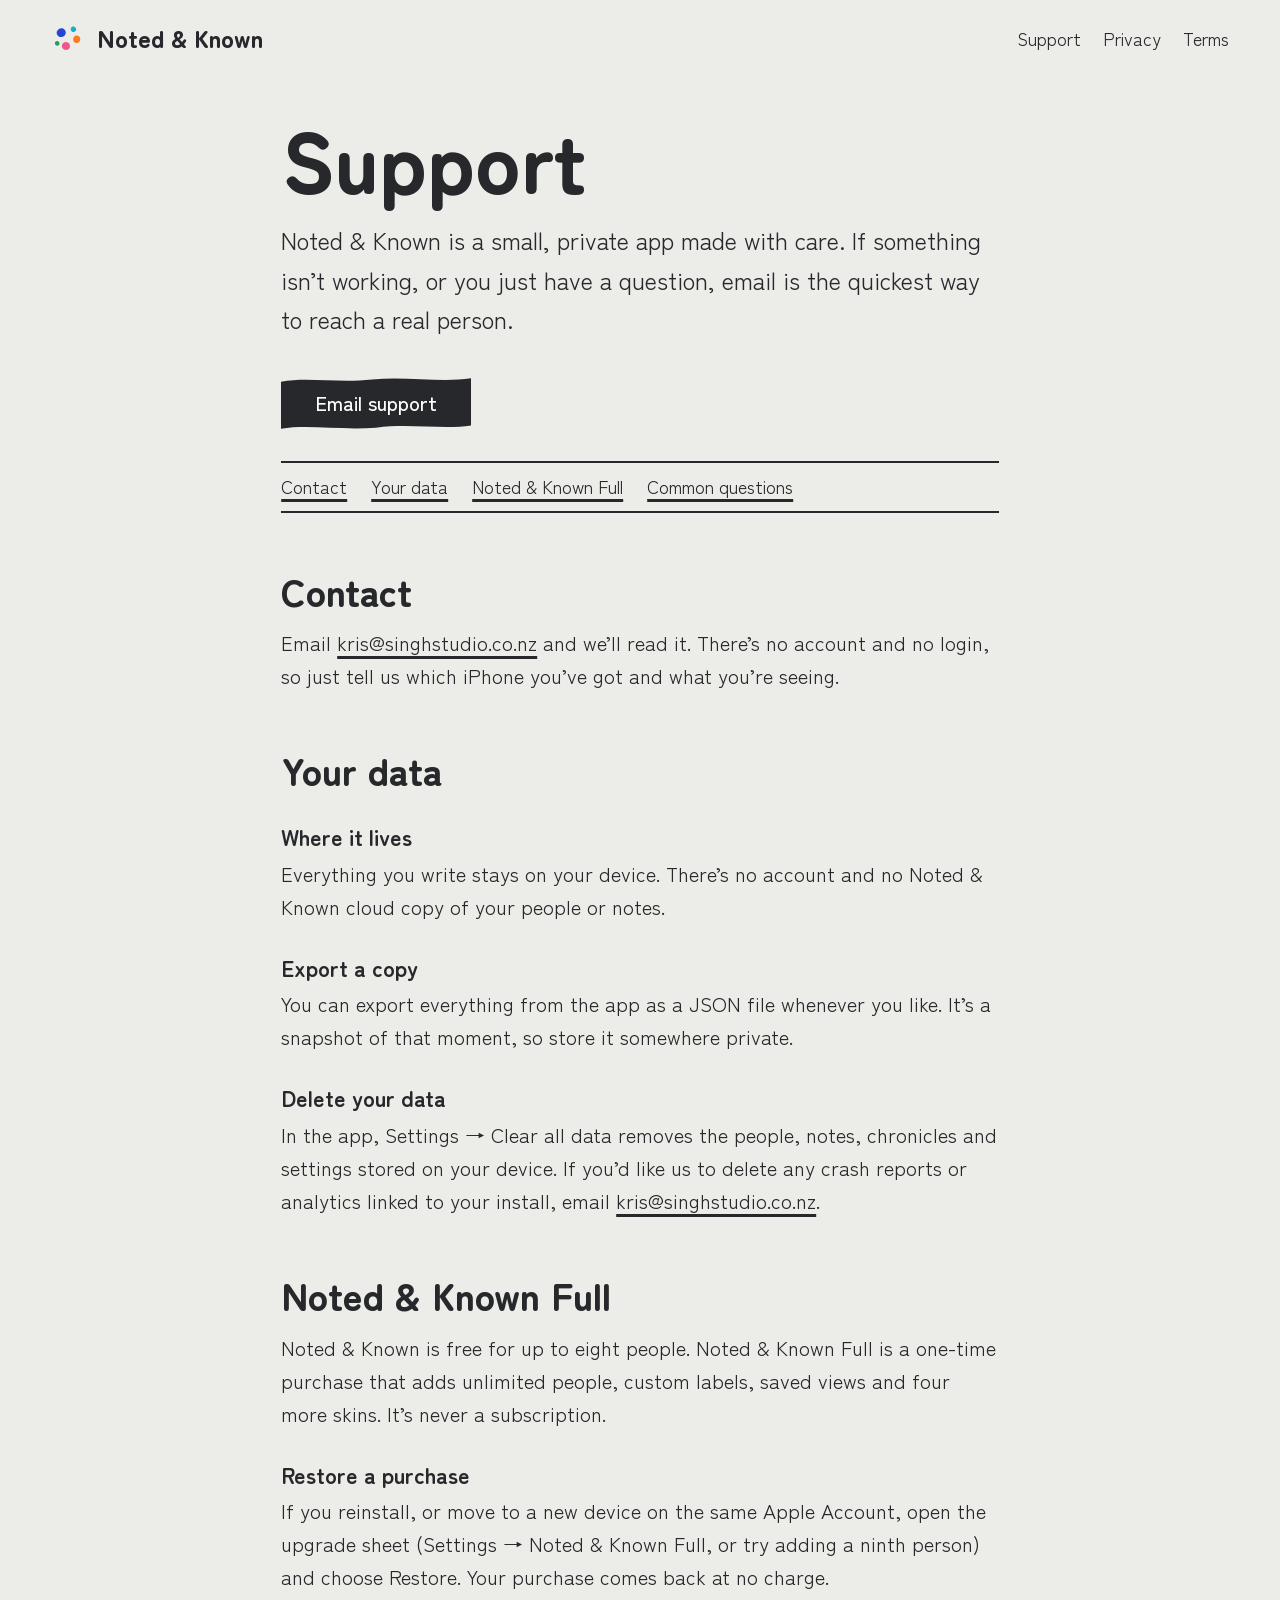
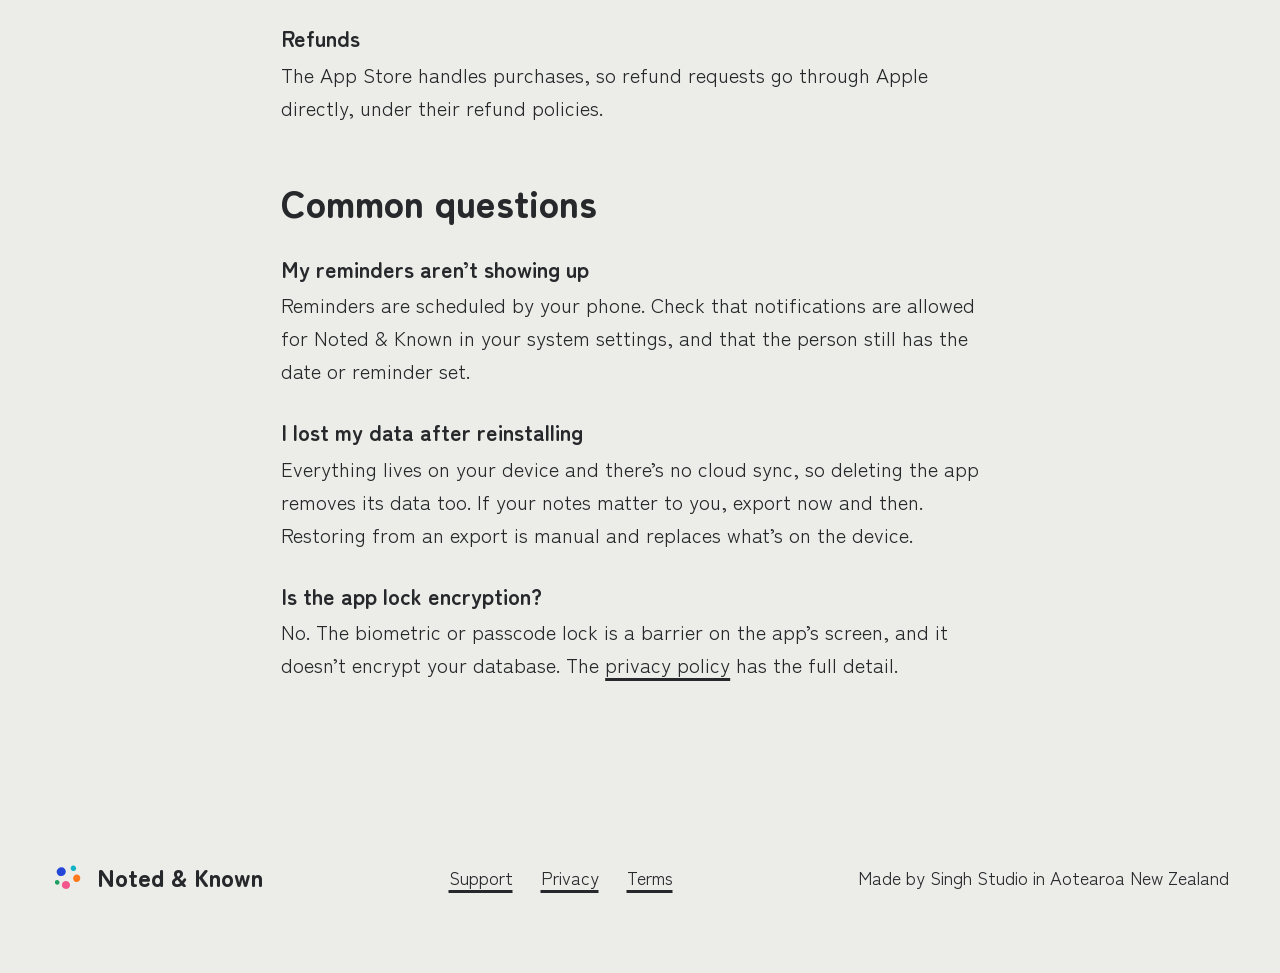
==== commit 1a687638: "Add a skin picker with the four new skins Graph Paper, Editorial, Quiet, Lamplight and Pebble chips " ====
--- a/support.html
+++ b/support.html
@@ -56,7 +56,7 @@
     <p>In the app, Settings &rarr; Clear all data removes the people, notes, chronicles and settings stored on your device. If you’d like us to delete any crash reports or analytics linked to your install, email <a href="mailto:kris@singhstudio.co.nz">kris@singhstudio.co.nz</a>.</p>
 
     <h2 id="full">Noted &amp; Known Full</h2>
-    <p>Noted &amp; Known is free for up to eight people. Noted &amp; Known Full is a one-time purchase that adds unlimited people, custom labels, saved views and five more skins. It’s never a subscription.</p>
+    <p>Noted &amp; Known is free for up to eight people. Noted &amp; Known Full is a one-time purchase that adds unlimited people, custom labels, saved views and four more skins. It’s never a subscription.</p>
     <h3>Restore a purchase</h3>
     <p>If you reinstall, or move to a new device on the same Apple Account, open the upgrade sheet (Settings &rarr; Noted &amp; Known Full, or try adding a ninth person) and choose Restore. Your purchase comes back at no charge.</p>
     <h3>Refunds</h3>
--- a/styles.css
+++ b/styles.css
@@ -237,13 +237,31 @@
 .skins { padding-top: clamp(90px, 11vw, 170px); padding-bottom: 0; }
 .skins-p { max-width: 32em; margin-bottom: clamp(32px, 5vw, 64px); }
 .tiles { list-style: none; margin: 0; padding: 0; display: grid; grid-template-columns: 1fr; position: relative; z-index: 2; }
-@media (min-width: 760px) { .tiles { grid-template-columns: 1fr 1fr; } }
 .tile { background: var(--hi); color: #26282B; overflow: hidden; display: flex; flex-direction: column; align-items: center; padding: clamp(40px, 5vw, 88px) 16px 0; }
 .tn { order: -1; margin: 0 0 clamp(24px, 3vw, 48px); text-align: center; }
 .tn b { display: block; font: 900 clamp(44px, 6.6vw, 108px)/1.2 var(--display); }
 .tn span { display: block; margin-top: 8px; font: 500 20px/1.2 var(--text); }
 .tile .phone { width: min(84vw, 380px); }
-@media (min-width: 760px) { .tile .phone { width: min(70%, 520px); } }
+.tile-copy { width: 100%; max-width: 620px; display: flex; flex-direction: column; align-items: center; margin-bottom: clamp(32px, 5vw, 56px); }
+.more-h { margin: 0 0 16px; font: 700 clamp(20px, 2vw, 26px)/1.25 var(--display); text-align: center; }
+.chips { list-style: none; margin: 0; padding: 0; max-width: 440px; display: flex; flex-wrap: wrap; gap: 10px; justify-content: center; }
+.chips button { display: inline-flex; align-items: center; gap: 10px; min-height: 44px; padding: 10px 16px 10px 12px; border: 0; background: #FFFFFF; color: #26282B; border-radius: 9px 14px 8px 13px; font: 500 clamp(17px, 1.5vw, 20px)/1.2 var(--text); cursor: pointer; transition: background-color 0.24s ease-in-out, color 0.24s ease-in-out; }
+.chips button[aria-pressed="true"] { background: #26282B; color: #FFFFFF; }
+.chips button:focus-visible { outline: 4px solid #26282B; outline-offset: 3px; }
+.tp img { transition: opacity 0.24s ease-in-out; }
+.tp img.is-out { opacity: 0; }
+html.static .tp img { transition: none; }
+.chips i { width: 20px; height: 20px; background: var(--s); border-radius: 52% 44% 56% 42%; box-shadow: inset 0 0 0 1px rgba(38, 40, 43, 0.14); }
+@media (min-width: 900px) {
+  .tile { flex-direction: row; justify-content: center; align-items: flex-end; gap: clamp(40px, 6vw, 110px); padding: clamp(64px, 6vw, 110px) clamp(32px, 5vw, 80px) 0; }
+  .tile-copy { flex: 0 1 620px; align-items: flex-start; align-self: center; margin-bottom: clamp(64px, 6vw, 110px); }
+  .tile .tn { text-align: left; }
+  .more-h { text-align: left; }
+  .chips { justify-content: flex-start; }
+  .tile .phone { flex: 0 0 auto; width: min(38vw, 560px); }
+}
+.js .chips li { opacity: 0; }
+.js .tile.is-in .chips li { animation: pop 0.5s steps(1, end) calc(0.35s + var(--i) * 0.125s) both; }
 .js .tile.cut { opacity: 0; }
 .js .tile.cut.is-in { animation: slideup 0.5s steps(1, end) both; }
 @keyframes slideup { 0% { opacity: 0; transform: translateY(90px); } 25% { opacity: 1; transform: translateY(56px); } 50% { opacity: 1; transform: translateY(26px); } 75% { opacity: 1; transform: translateY(8px); } 100% { opacity: 1; transform: none; } }
@@ -321,12 +339,12 @@
 /* ---------- still frames: reduced motion, or #static in the address ---------- */
 @media (prefers-reduced-motion: reduce) {
   html { scroll-behavior: auto; }
-  .js .pop, .js .w, .js .mark path, .js .tile.cut, .js .tile .phone { opacity: 1 !important; animation: none !important; }
+  .js .pop, .js .w, .js .mark path, .js .tile.cut, .js .tile .phone, .js .chips li { opacity: 1 !important; animation: none !important; }
   .js .is-in .edge path, .js .edge path, .js .shape path { animation: none !important; }
   .faq details p { animation: none; }
   .js .shape .v1, .js .shape .v2, .js .edge .e1, .js .edge .e2 { opacity: 0 !important; }
   .js .shape .v3, .js .edge .e3 { opacity: 1 !important; }
 }
-html.static .pop, html.static .w, html.static .tile.cut, html.static .tile .phone { opacity: 1 !important; animation: none !important; }
+html.static .pop, html.static .w, html.static .tile.cut, html.static .tile .phone, html.static .chips li { opacity: 1 !important; animation: none !important; }
 html.static .shape .v1, html.static .shape .v2, html.static .edge .e1, html.static .edge .e2 { opacity: 0 !important; animation: none !important; }
 html.static .shape .v3, html.static .edge .e3 { opacity: 1 !important; animation: none !important; }
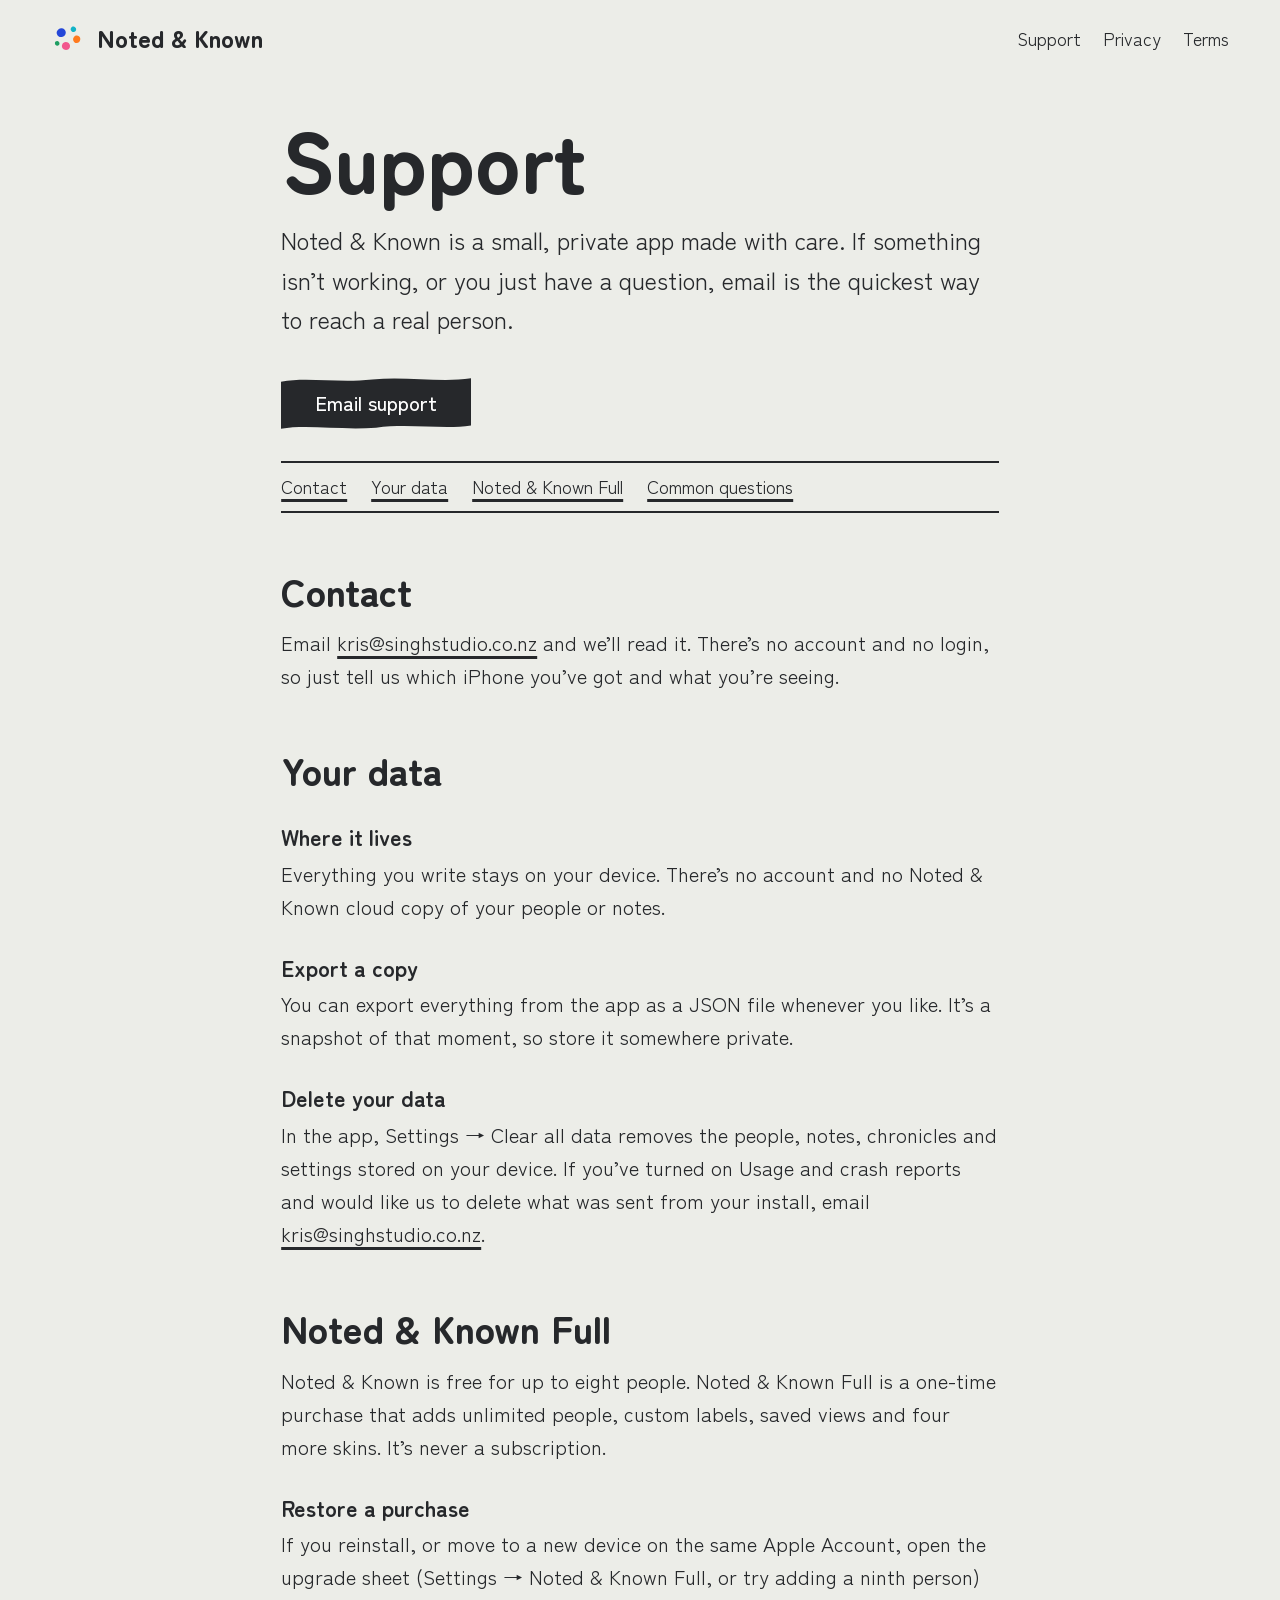
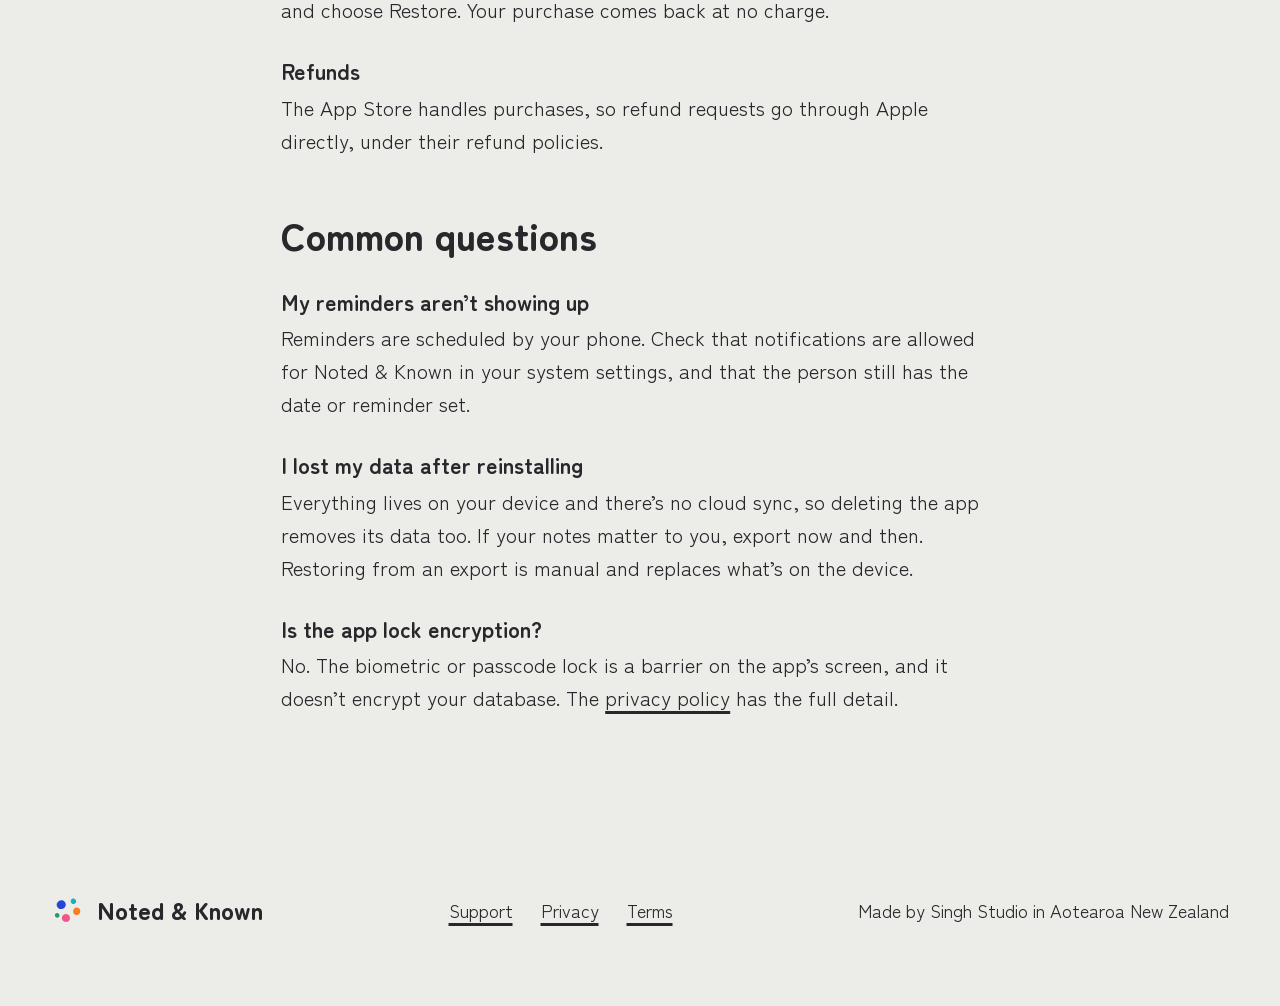
==== commit b799ea10: "Update privacy, terms and support pages for 1.1.0 Co-Authored-By: Claude Opus 5.5 <noreply@anthropic" ====
--- a/support.html
+++ b/support.html
@@ -53,7 +53,7 @@
     <h3>Export a copy</h3>
     <p>You can export everything from the app as a JSON file whenever you like. It’s a snapshot of that moment, so store it somewhere private.</p>
     <h3>Delete your data</h3>
-    <p>In the app, Settings &rarr; Clear all data removes the people, notes, chronicles and settings stored on your device. If you’d like us to delete any crash reports or analytics linked to your install, email <a href="mailto:kris@singhstudio.co.nz">kris@singhstudio.co.nz</a>.</p>
+    <p>In the app, Settings &rarr; Clear all data removes the people, notes, chronicles and settings stored on your device. If you’ve turned on Usage and crash reports and would like us to delete what was sent from your install, email <a href="mailto:kris@singhstudio.co.nz">kris@singhstudio.co.nz</a>.</p>
 
     <h2 id="full">Noted &amp; Known Full</h2>
     <p>Noted &amp; Known is free for up to eight people. Noted &amp; Known Full is a one-time purchase that adds unlimited people, custom labels, saved views and four more skins. It’s never a subscription.</p>
--- a/styles.css
+++ b/styles.css
@@ -136,30 +136,42 @@
 .foot { position: relative; background: var(--paper); padding-block: 56px 72px; font-size: 18px; }
 .foot .in { display: flex; flex-wrap: wrap; gap: 20px 48px; align-items: center; justify-content: space-between; }
 .foot p { margin: 0; }
+.foot .marks { flex-basis: 100%; font-size: 14px; line-height: 1.5; color: var(--mid); max-width: 52em; }
 .foot nav { display: flex; gap: 0 28px; flex-wrap: wrap; }
 .foot nav a { display: inline-flex; min-height: 48px; align-items: center; }
 
 /* ---------- 1. hero ---------- */
 .hero { min-height: calc(var(--svh) * 100); padding-block: clamp(20px, 3vw, 40px) clamp(48px, 5vw, 72px); display: flex; align-items: center; }
-.hero-grid { display: grid; gap: clamp(32px, 5vw, 64px); align-items: center; width: 100%; }
+.hero-grid { --hg: clamp(32px, 5vw, 64px); display: grid; gap: var(--hg); align-items: center; width: 100%; }
 @media (min-width: 900px) { .hero-grid { grid-template-columns: minmax(0, 1.25fr) minmax(0, 0.75fr); } }
+.hero-text { position: relative; z-index: 3; }
 .hero .mark { width: clamp(72px, 9vw, 130px); height: auto; margin-bottom: clamp(12px, 2vw, 24px); display: block; }
 .hero h1 { margin-bottom: clamp(20px, 3vw, 36px); }
 .store { margin: clamp(24px, 3vw, 40px) 0 14px; font: 900 clamp(26px, 3.4vw, 46px)/1.15 var(--display); display: inline-block; background: #fff; color: var(--dk); padding: 0.45em 0.8em; border-radius: 14px 5px 16px 6px; transform: rotate(-1.2deg); }
-.hero-art { position: relative; justify-self: center; width: min(76vw, calc(var(--svh) * 40), 400px); }
-@media (min-width: 900px) { .hero-art { width: min(36vw, calc(var(--svh) * 40), 470px); justify-self: center; } }
+.hero-art { position: relative; justify-self: center; width: min(76vw, calc(var(--svh) * 40), 400px, 100%); }
+@media (min-width: 900px) { .hero-art { width: min(36vw, calc(var(--svh) * 40), 470px, 100%); justify-self: center; } }
 .hero-phone { width: 100%; --dy: 70px; --d: 0.25s; }
 .hshape { z-index: 0; }
-.h1s { --sf: #fff; width: 135%; aspect-ratio: 1; left: -36%; top: 16%; --d: 0.1s; }
+.h1s { --sf: #fff; width: 135%; aspect-ratio: 1; left: max(-36%, calc(28px - var(--hg))); top: 16%; --d: 0.1s; }
 .h2s { --sf: var(--dk); width: 52%; aspect-ratio: 1; right: -24%; top: -10%; --d: 0.4s; }
 .hero-phone { z-index: 1; }
-.slab { position: absolute; z-index: 2; left: -30%; bottom: 14%; background: #fff; color: var(--dk); padding: 0.4em 0.7em 0.5em; border-radius: 14px 5px 18px 6px; --d: 1.05s; --dy: -30px; }
+.slab { position: absolute; z-index: 2; left: max(-30%, calc(10px - var(--hg))); bottom: 14%; background: #fff; color: var(--dk); padding: 0.4em 0.7em 0.5em; border-radius: 14px 5px 18px 6px; --d: 1.05s; --dy: -30px; }
 .slab b { display: block; font: 900 clamp(34px, 5vw, 70px)/1 var(--display); }
 .slab span { display: block; font-size: clamp(16px, 1.4vw, 19px); }
 .faceb { position: absolute; z-index: 2; right: -22%; bottom: 34%; width: 38%; aspect-ratio: 1; --d: 0.85s; --dx: 30px; --dy: 40px; }
 .faceb .shape { position: absolute; inset: 0; width: 100%; height: 100%; --sf: #fff; }
 .faceb b { position: absolute; inset: 0; display: flex; align-items: center; justify-content: center; font: 700 clamp(40px, 5vw, 76px)/1 var(--display); color: var(--ink); }
-@media (max-width: 899px) { .slab { left: -6%; } .faceb { right: -8%; } .h2s { right: -8%; } }
+@media (max-width: 899px) { .slab { left: -6%; } .faceb { right: -8%; } .h2s { right: -8%; top: -2%; } }
+
+/* ---------- store badges: --bh is the visible badge height. The Google PNG has 41/250 of padding on every side, so it is drawn larger and pulled back. ---------- */
+.stores { --bh: 52px; display: flex; flex-wrap: wrap; align-items: flex-start; gap: 18px 24px; margin: clamp(24px, 3vw, 40px) 0 14px; }
+.store-item { display: flex; flex-direction: column; align-items: flex-start; gap: 8px; }
+.badge { display: block; height: var(--bh); line-height: 0; border-radius: 9px; }
+.badge img { height: var(--bh); width: auto; max-width: none; }
+.badge img.gp { height: calc(var(--bh) * 250 / 168); margin: calc(var(--bh) * -41 / 168); }
+a.badge:focus-visible { outline: 4px solid var(--dk); outline-offset: 4px; }
+.badge.is-off { opacity: 0.45; }
+.soon { font: 500 17px/1.2 var(--text); }
 
 /* ---------- 2. why ---------- */
 .why { padding-block: clamp(80px, 11vw, 170px); }
@@ -203,7 +215,7 @@
 
 /* ---------- shared: two-column moments with a giant phone ---------- */
 .hd { margin-bottom: clamp(20px, 3vw, 40px); }
-.two { display: grid; gap: clamp(32px, 6vw, 96px); align-items: center; }
+.two { --tg: clamp(32px, 6vw, 96px); display: grid; gap: var(--tg); align-items: center; }
 .two .d1 { font-size: clamp(48px, 8.4vw, 124px); }
 @media (min-width: 900px) { .two { grid-template-columns: minmax(0, 1.1fr) minmax(0, 0.9fr); } .two-flip { grid-template-columns: minmax(0, 0.9fr) minmax(0, 1.1fr); } .two-flip .two-art { order: -1; } }
 @media (max-width: 899px) { .two-flip .two-art { order: 2; } }
@@ -230,7 +242,7 @@
 .slip i { position: absolute; top: -7px; right: 18px; width: 18px; height: 18px; background: #FF7A1F; border-radius: 3px 6px 3px 5px; }
 .slip span { font: 500 17px/1 var(--text); color: var(--mid); }
 .slip b { font: 700 21px/1.2 var(--display); }
-.s1 { left: -14%; top: 10%; --dx: -40px; --dy: 0px; } .s2 { left: -20%; top: 44%; --dx: -40px; --dy: 0px; } .s3 { left: -10%; top: 76%; --dx: -40px; --dy: 0px; }
+.s1 { left: max(-14%, calc(14px - var(--tg))); top: 10%; --dx: -40px; --dy: 0px; } .s2 { left: max(-20%, calc(14px - var(--tg))); top: 44%; --dx: -40px; --dy: 0px; } .s3 { left: max(-10%, calc(14px - var(--tg))); top: 76%; --dx: -40px; --dy: 0px; }
 @media (max-width: 899px) { .s1 { left: -2%; } .s2 { left: -2%; } .s3 { left: -2%; } .slip b { font-size: 18px; } .slip { padding: 12px 16px 14px; max-width: 210px; } }
 
 /* ---------- 11. skins: six solid tiles, edge to edge ---------- */
